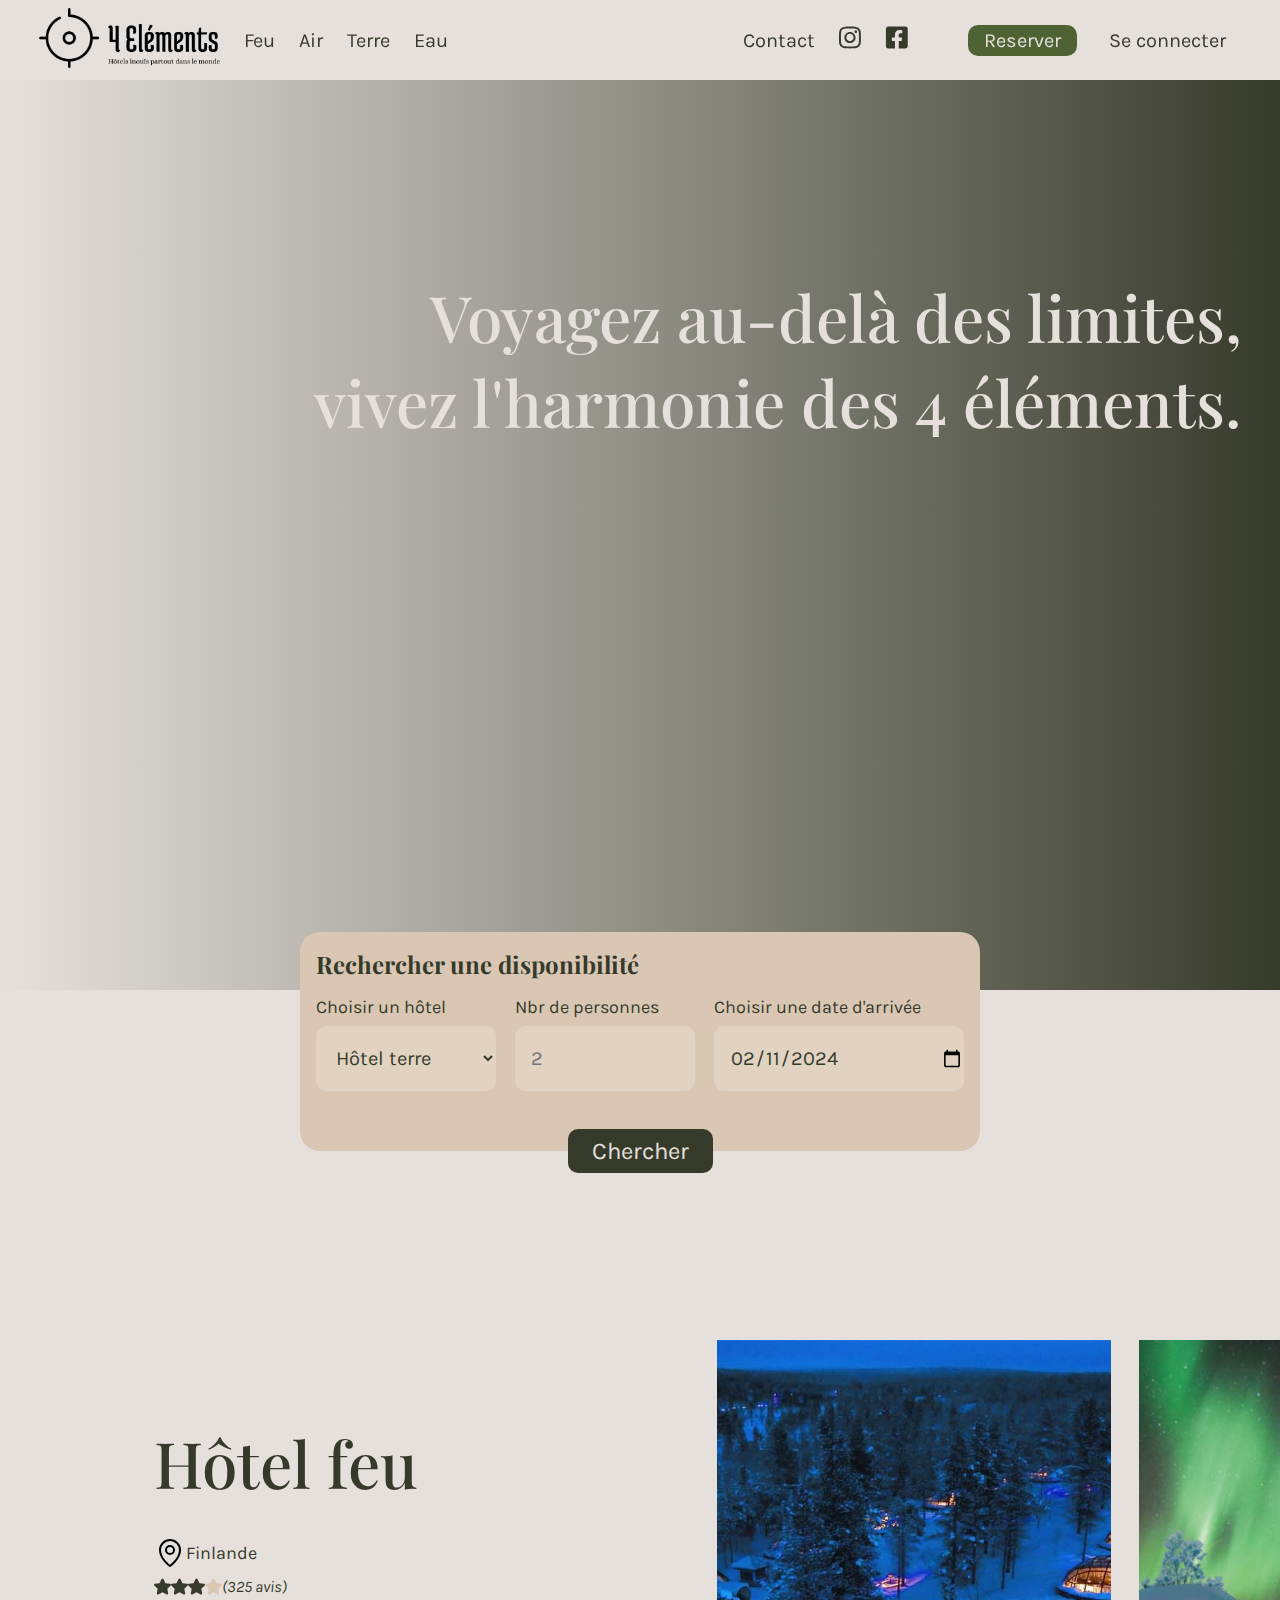
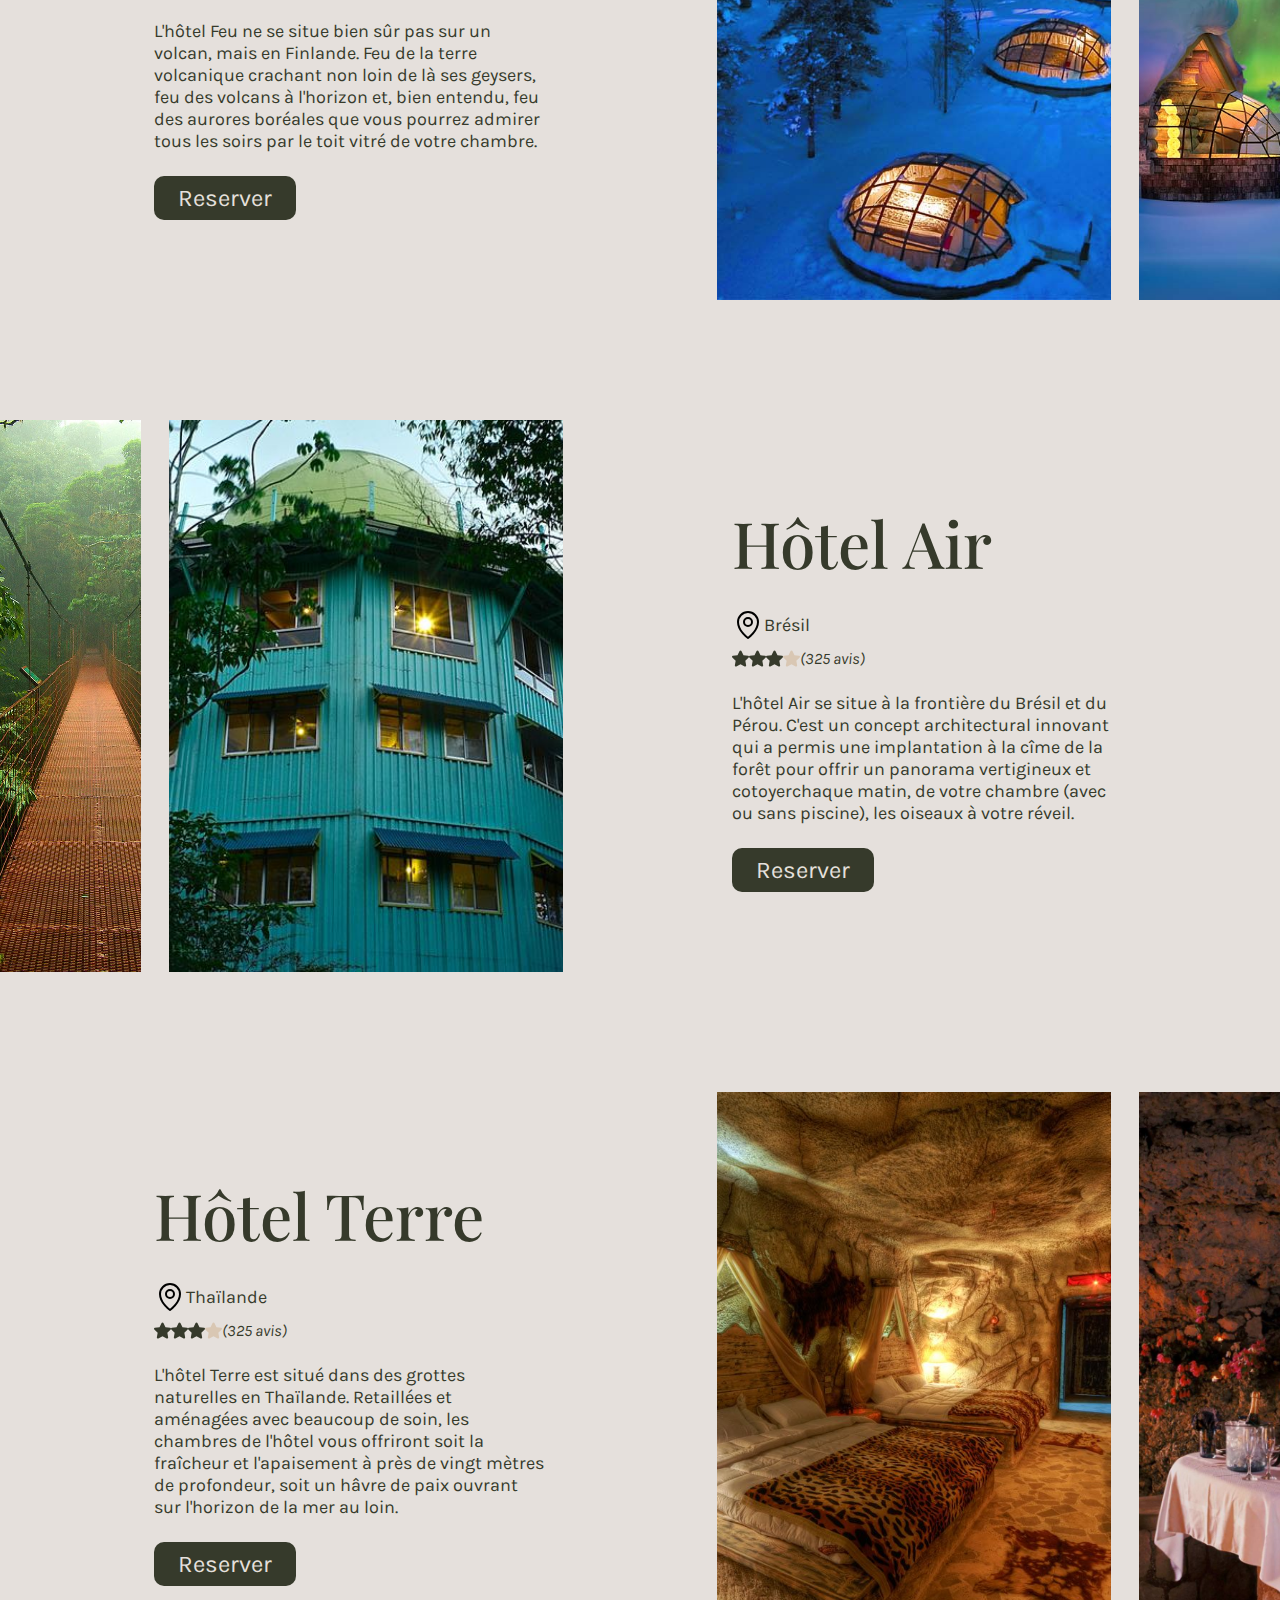
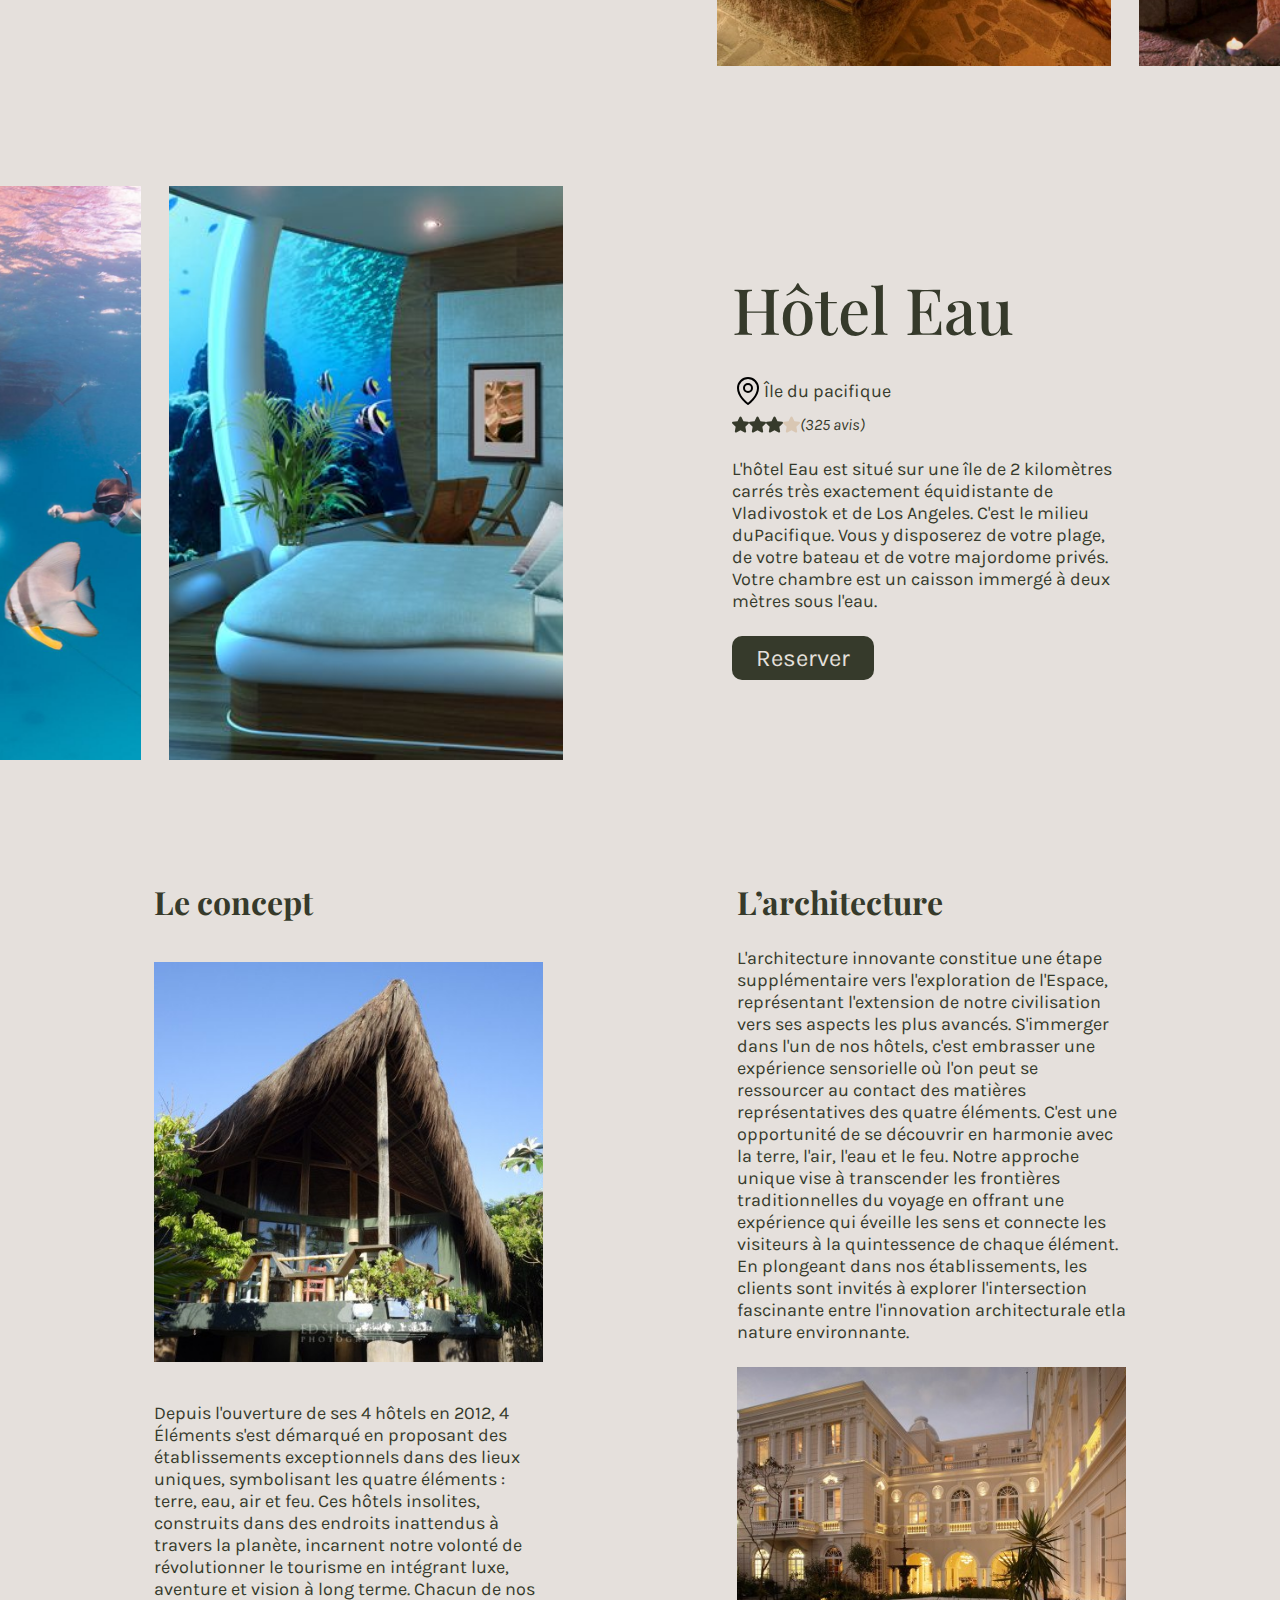
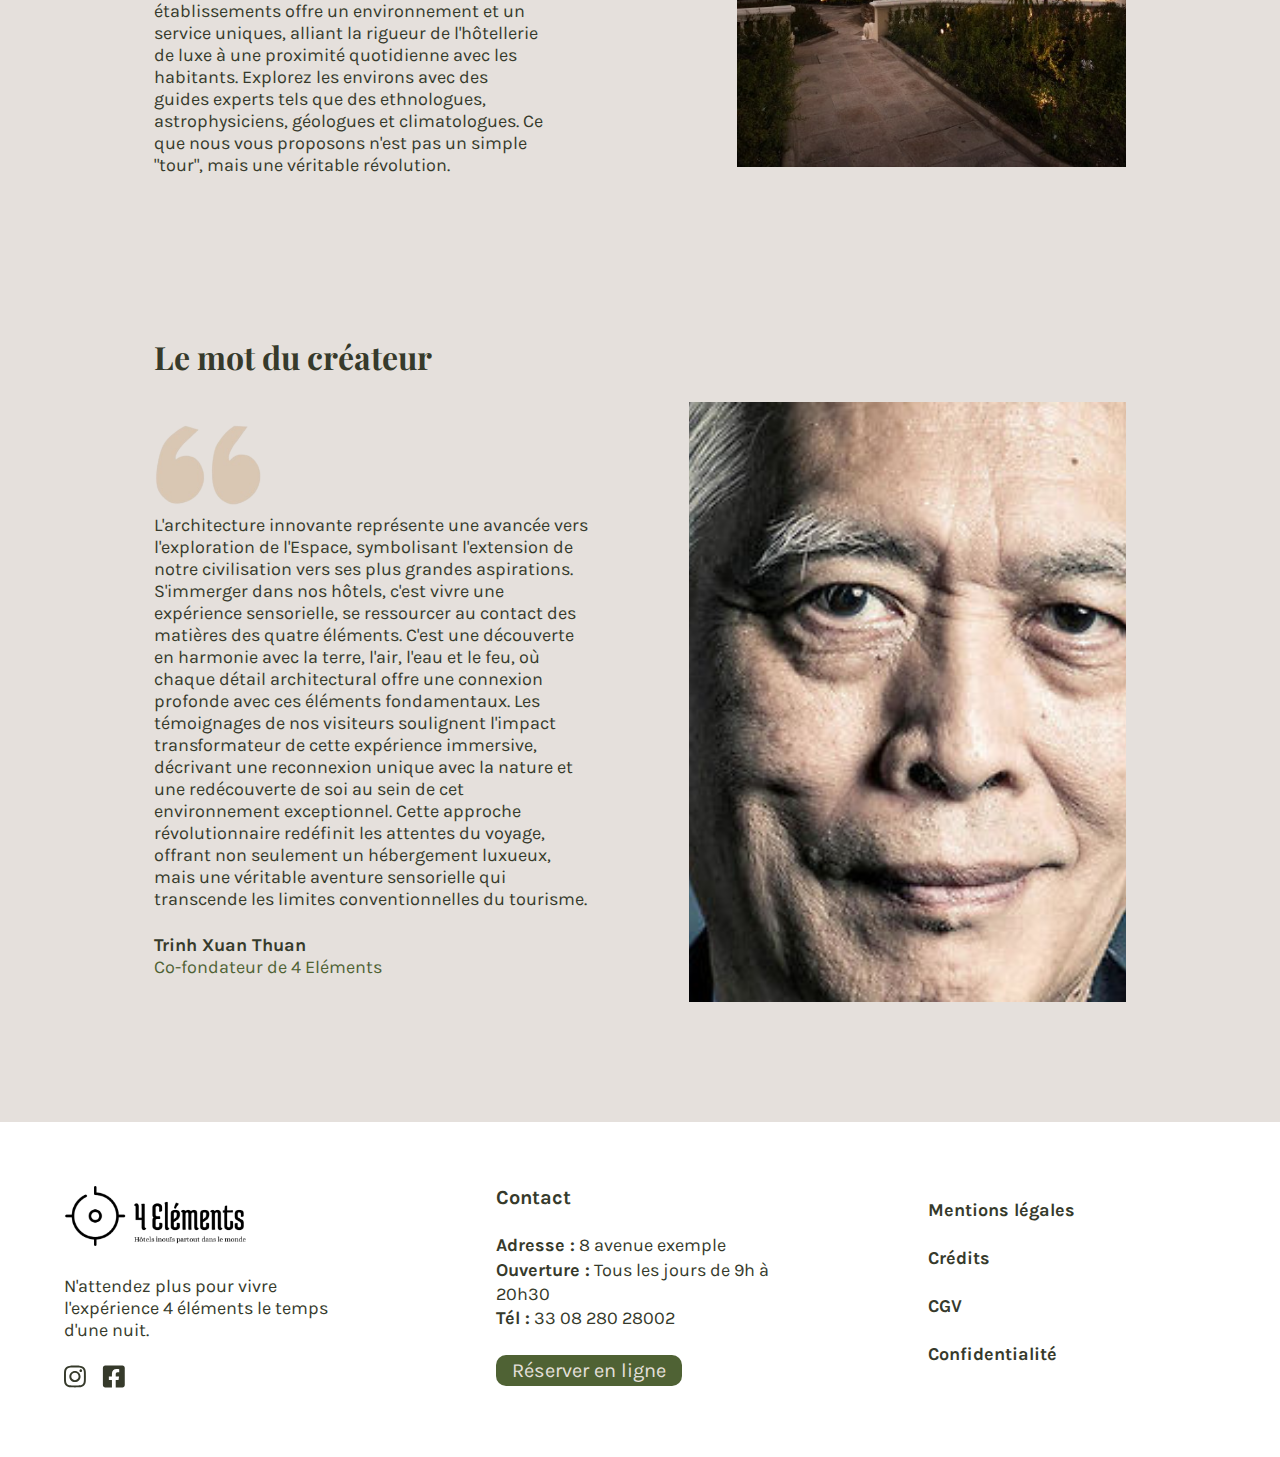
==== index.html @ c2348f63 "V1" ====
<!DOCTYPE html>
<html lang="fr">
<head>
    <meta charset="UTF-8">
    <meta name="viewport" content="width=device-width, initial-scale=1.0">
    <title>Les 4 Éléments : Explorez l'Harmonie Sensorielle</title>
    <meta name="description" content="Plongez dans une expérience unique où l'architecture novatrice vous guide à travers une exploration sensorielle des quatre éléments. Réveillez vos sens et reconnectez-vous avec la nature au sein de nos hôtels inspirés, où chaque détail architectural témoigne d'une profonde connexion avec la terre, l'air, l'eau et le feu.">
    <link rel="stylesheet" href="style.css">
</head>
<body>
    <!-- header -->
    <header class="flex justify-between align-center">
        <!-- menu burger -->
        <div class="menu-burger">
             <!-- W3C ressort en erreur car il ne faut pas mettre de div ou nav dans le label, mais on a pas le choix en full CSS, je laisse comme ça -->
                <input type="checkbox" name="burger" id="burger">
                <label class="checkmark-burger" for="burger">
                    <span></span>
                    <span></span>
                    <span></span>
                </label>
                <!-- menu lateral -->
                <nav class="menu-lateral">
                    <ul>
                        <li><a href="Index.html" title="lien vers accueil hotels 4 éléments"><img class="logo" src="./assets/logo/logo-noir.png" alt="logo des hotels 4 elements"></a></li>
                        <li><a class="a-menu animation" href="fire.html">Feu</a></li>
                        <li><a class="a-menu" href="Index.html">Air</a></li>
                        <li><a class="a-menu" href="Index.html">Terre</a></li>
                        <li><a class="a-menu" href="Index.html">Eau</a></li>
                        <li><a class="a-menu reserve" href="Index.html">Reserver</a></li>
                        <li><a class="a-menu" href="Index.html">Se connecter</a></li>
                        <li><a class="a-menu" href="#contact" title="lien vers l'onglet contact">Contact</a></li>
                    </ul>
                </nav>
        </div>
        <!-- div gauche -->
        <div class="header-gauche flex align-center menu-grd-ecran">
            <!-- logo -->
           <a href="Index.html" title="lien vers accueil hotels 4 éléments"><img class="logo anim-logo" src="./assets/logo/logo-noir.png" alt="logo des hotels 4 elements"></a>
            <!-- menu hotel -->
            <nav>
                <ul class="menu flex">
                    <li class="anim"><a class="a-menu" href="fire.html">Feu</a></li>
                    <li class="anim"><a class="a-menu" href="Index.html">Air</a></li>
                    <li class="anim"><a class="a-menu" href="Index.html">Terre</a></li>
                    <li class="anim"><a class="a-menu" href="Index.html">Eau</a></li>
                </ul>
            </nav>
        </div>
        <!-- div droite -->
        <div class="header-droite flex align-center">
            <!-- menu contact et réseaux -->
            <nav>
                <ul class="menu flex align-center">
                    <li class="menu-grd-ecran anim"><a class="a-menu" href="#contact" title="lien vers l'onglet contact">Contact</a></li>
                    <li class="anim"><a target="_blank" href="google.com" title="lien vers la page instagram"><svg width="22" height="23" viewBox="0 0 22 23" fill="none" xmlns="http://www.w3.org/2000/svg">
                        <path d="M10.946 5.88965C7.84058 5.88965 5.33569 8.39453 5.33569 11.5C5.33569 14.6055 7.84058 17.1104 10.946 17.1104C14.0515 17.1104 16.5564 14.6055 16.5564 11.5C16.5564 8.39453 14.0515 5.88965 10.946 5.88965ZM10.946 15.1475C8.93921 15.1475 7.29858 13.5117 7.29858 11.5C7.29858 9.48828 8.93433 7.85254 10.946 7.85254C12.9578 7.85254 14.5935 9.48828 14.5935 11.5C14.5935 13.5117 12.9529 15.1475 10.946 15.1475ZM18.0945 5.66016C18.0945 6.3877 17.5085 6.96875 16.7859 6.96875C16.0584 6.96875 15.4773 6.38281 15.4773 5.66016C15.4773 4.9375 16.0632 4.35156 16.7859 4.35156C17.5085 4.35156 18.0945 4.9375 18.0945 5.66016ZM21.8103 6.98828C21.7273 5.23535 21.3269 3.68262 20.0427 2.40332C18.7634 1.12402 17.2107 0.723633 15.4578 0.635742C13.6511 0.533203 8.23608 0.533203 6.42944 0.635742C4.6814 0.71875 3.12866 1.11914 1.84448 2.39844C0.560303 3.67773 0.164795 5.23047 0.0769043 6.9834C-0.0256348 8.79004 -0.0256348 14.2051 0.0769043 16.0117C0.159912 17.7646 0.560303 19.3174 1.84448 20.5967C3.12866 21.876 4.67651 22.2764 6.42944 22.3643C8.23608 22.4668 13.6511 22.4668 15.4578 22.3643C17.2107 22.2812 18.7634 21.8809 20.0427 20.5967C21.322 19.3174 21.7224 17.7646 21.8103 16.0117C21.9128 14.2051 21.9128 8.79492 21.8103 6.98828ZM19.4763 17.9502C19.0955 18.9072 18.3582 19.6445 17.3962 20.0303C15.9558 20.6016 12.5378 20.4697 10.946 20.4697C9.35425 20.4697 5.9314 20.5967 4.49585 20.0303C3.53882 19.6494 2.80151 18.9121 2.41577 17.9502C1.84448 16.5098 1.97632 13.0918 1.97632 11.5C1.97632 9.9082 1.84937 6.48535 2.41577 5.0498C2.79663 4.09277 3.53394 3.35547 4.49585 2.96973C5.93628 2.39844 9.35425 2.53027 10.946 2.53027C12.5378 2.53027 15.9607 2.40332 17.3962 2.96973C18.3533 3.35059 19.0906 4.08789 19.4763 5.0498C20.0476 6.49023 19.9158 9.9082 19.9158 11.5C19.9158 13.0918 20.0476 16.5146 19.4763 17.9502Z" fill="#363A2B"/>
                        </svg>
                        </a></li>
                    <li class="anim"><a target="_blank" href="google.com" title="lien vers la page facebook"><svg width="23" height="23" viewBox="0 0 23 23" fill="none" xmlns="http://www.w3.org/2000/svg">
                        <path d="M20.4185 0.5625H3.23096C2.60936 0.5625 2.01321 0.80943 1.57368 1.24897C1.13414 1.68851 0.887207 2.28465 0.887207 2.90625L0.887207 20.0938C0.887207 20.7154 1.13414 21.3115 1.57368 21.751C2.01321 22.1906 2.60936 22.4375 3.23096 22.4375H9.93262V15.0005H6.85645V11.5H9.93262V8.83203C9.93262 5.79736 11.7393 4.12109 14.5063 4.12109C15.8315 4.12109 17.2173 4.35742 17.2173 4.35742V7.33594H15.6904C14.186 7.33594 13.7168 8.26953 13.7168 9.22705V11.5H17.0752L16.5381 15.0005H13.7168V22.4375H20.4185C21.0401 22.4375 21.6362 22.1906 22.0757 21.751C22.5153 21.3115 22.7622 20.7154 22.7622 20.0938V2.90625C22.7622 2.28465 22.5153 1.68851 22.0757 1.24897C21.6362 0.80943 21.0401 0.5625 20.4185 0.5625Z" fill="#363A2B"/>
                        </svg>
                        </a></li>
                </ul>
            </nav>
            <!-- bouton header -->
            <div class="header-btn flex align-center menu-grd-ecran">
                <button class="btn-small">Reserver</button>
                <button class="btn-nobg">Se connecter</button>
            </div>
        </div>
    </header>
    <section class="hero flex align-center">
        <!-- video absolute -->
        <video class="assombri" src="./assets/video/hero-home.mp4" autoplay loop muted></video>
        <!-- Titre -->
        <h1><br>Voyagez au-delà des limites,<br>vivez l'harmonie des 4 éléments.</h1>
        <!-- formulaire -->
        <form class="flex" method="get">
            <h4>Rechercher une disponibilité</h4>
            <!-- choix hotel -->
            <div class="form-hotel">
                <label for="hotel">Choisir un hôtel</label>
                <select name="hotel" id="hotel">
                    <option value="terre">Hôtel terre</option>
                    <option value="feu">Hôtel feu</option>
                    <option value="air">Hôtel air</option>
                    <option value="eau">Hôtel eau</option>
                </select>
            </div>
            <!-- choix nbr -->
            <div class="form-nbr">
                <label for="number">Nbr de personnes</label>
                <input type="number" name="number" id="number" placeholder="2" min="1" max="8">
            </div>
            <!-- choix date -->
            <div class="form-date">
                <label for="date">Choisir une date d'arrivée</label>
                <input type="date" name="date" id="date" value="2024-02-11" min="2024-02-01" max="2026-08-31">
            </div>
            <!-- bouton chercher -->
            <div class="flex form-btn">
                <button class="btn-large">Chercher</button>
            </div>
        </form>
    </section>
    <!-- main -->
    <main>
        <!-- section feu -->
        <section class="feu flex justify-between pl12">
            <!-- description -->
            <div class="container-descriptif">
                <!-- titre hotel -->
                <h2>Hôtel feu </h2>
                <!-- localisation hotel -->
                <div class="flex">
                    <p class="flex align-center"><img src="./assets/icon/map-pin.svg" alt="picto localisation">Finlande</p>
                    <p class="p-legend flex align-center"><img src="./assets/icon/star-full.svg" alt="picto étoile pleine"><img src="./assets/icon/star-full.svg" alt="picto étoile pleine"><img src="./assets/icon/star-full.svg" alt="picto étoile pleine"><img src="./assets/icon/star-empty.svg" alt="picto étoile vide"> (325 avis)</p>
                </div>
                <!-- descriptif hotel -->
                <p>L'hôtel Feu ne se situe bien sûr pas sur un volcan, mais en Finlande. Feu de la terre volcanique crachant non loin de là ses geysers, feu des volcans à l'horizon et, bien entendu, feu des aurores boréales que vous pourrez admirer tous les soirs par le toit vitré de votre chambre.</p>
                <!-- bouton réserver -->
                <button class="btn-large" onclick="window.location.href=fire.html">Reserver</button>
            </div>
            <!-- image hotel -->
            <div class="container-image flex justify-between">
                <!-- image grande -->
                <div class="img-grd"><img class="img-animation" src="./assets/image/pres-feu-grand.jpg" alt="photo d'igloos au milieu d'une foret" title="Igloos au milieu de la foret"></div>
                <!-- image petite -->
                <div class="img-petit"><img class="img-animation" src="./assets/image/pres-feu-petit.jpg" alt="photo d'un chalet sous la neige avec aurore boréale" title="chalet, neige et aurore boréale"></div>
            </div>
        </section>
        <!-- section air -->
        <section class="air flex justify-between pr12">
            <!-- image hotel -->
            <div class="container-image flex justify-between">
                <!-- image petite -->
                <div class="img-petit"><img class="img-animation" src="./assets/image/pres-air-petit.jpg" alt="photo d'un pont suspendu au milieu de la foret amazonienne" title="Pont suspendu dans la foret amazonienne"></div>
                 <!-- image grande -->
                 <div class="img-grd"><img class="img-animation" src="./assets/image/pres-air-grand.jpg" alt="photo d'une tour sous les arbres" title="la tour sous les arbres"></div>
            </div>
            <!-- description -->
            <div class="container-descriptif">
                <!-- titre hotel -->
                <h2>Hôtel Air</h2>
                <!-- localisation hotel -->
                <div>
                    <p class="flex align-center"><img src="./assets/icon/map-pin.svg" alt="picto localisation">Brésil</p>
                    <p class="p-legend flex align-center"><img src="./assets/icon/star-full.svg" alt="picto étoile pleine"><img src="./assets/icon/star-full.svg" alt="picto étoile pleine"><img src="./assets/icon/star-full.svg" alt="picto étoile pleine"><img src="./assets/icon/star-empty.svg" alt="picto étoile vide"> (325 avis)</p>
                </div>
                <!-- descriptif hotel -->
                <p>L'hôtel Air se situe à la frontière du Brésil et du Pérou.
                    C'est un concept architectural innovant qui a permis une implantation à la cîme de la forêt pour offrir un panorama vertigineux et cotoyerchaque matin, de votre chambre (avec ou sans piscine), les oiseaux à votre réveil.</p>
                <!-- bouton réserver -->
                <button class="btn-large">Reserver</button>
            </div>
        </section>
        <!-- section terre -->
        <section class="terre flex justify-between pl12">
            <!-- description -->
            <div class="container-descriptif">
                <!-- titre hotel -->
                <h2>Hôtel Terre</h2>
                <!-- localisation hotel -->
                <div>
                    <p class="flex align-center"><img src="./assets/icon/map-pin.svg" alt="picto localisation">Thaïlande</p>
                    <p class="p-legend flex align-center"><img src="./assets/icon/star-full.svg" alt="picto étoile pleine"><img src="./assets/icon/star-full.svg" alt="picto étoile pleine"><img src="./assets/icon/star-full.svg" alt="picto étoile pleine"><img src="./assets/icon/star-empty.svg" alt="picto étoile vide"> (325 avis)</p>
                </div>
                <!-- descriptif hotel -->
                <p>L'hôtel Terre est situé dans des grottes naturelles en Thaïlande. Retaillées et aménagées avec beaucoup de soin, les chambres de l'hôtel vous offriront soit la fraîcheur et l'apaisement à près de vingt mètres de profondeur, soit un hâvre de paix ouvrant sur l'horizon de la mer au loin.</p>
                <!-- bouton réserver -->
                <button class="btn-large">Reserver</button>
            </div>
            <!-- image hotel -->
            <div class="container-image flex justify-between">
                <!-- image grande -->
                <div class="img-grd"><img class="img-animation" src="./assets/image/pres-terre-grand.jpg" alt="photo d'une chambre dans une grotte" title="la chambre dans la grotte"></div>
                <!-- image petite -->
                <div class="img-petit"><img class="img-animation" src="./assets/image/pres-terre-petit.jpg" alt="photo d'une pièce de repas dans une grotte" title="petit déjeuner dans la grotte"></div>
            </div>
        </section>
        <!-- section eau -->
        <section class="eau flex justify-between pr12">
            <!-- image hotel -->
            <div class="container-image flex justify-between">
                <!-- image petite -->
                <div class="img-petit"><img class="img-animation" src="./assets/image/pres-eau-petit.jpg" alt="photo d'une personne nageant dans une eau limpide" title="nager avec les poissons"></div>
                <!-- image grande -->
                <div class="img-grd"><img class="img-animation" src="./assets/image/pres-eau-grand.jpg" alt="photo d'une chambre sous-marine" title="la chambre sous-marine"></div>
            </div>
            <!-- description -->
            <div class="container-descriptif">
                <!-- titre hotel -->
                <h2>Hôtel Eau</h2>
                <!-- localisation hotel -->
                <div>
                    <p class="flex align-center"><img src="./assets/icon/map-pin.svg" alt="picto localisation">Île du pacifique</p>
                    <p class="p-legend flex align-center"><img src="./assets/icon/star-full.svg" alt="picto étoile pleine"><img src="./assets/icon/star-full.svg" alt="picto étoile pleine"><img src="./assets/icon/star-full.svg" alt="picto étoile pleine"><img src="./assets/icon/star-empty.svg" alt="picto étoile vide"> (325 avis)</p>
                </div>
                <!-- descriptif hotel -->
                <p>L'hôtel Eau est situé sur une île de 2 kilomètres carrés très exactement équidistante de Vladivostok et de Los Angeles. C'est le milieu duPacifique. Vous y disposerez de votre plage, de votre bateau et de votre majordome privés. Votre chambre est un caisson immergé à deux mètres sous l'eau.</p>
                <!-- bouton réserver -->
                <button class="btn-large">Reserver</button>
            </div>
        </section>
        <!-- section concept -->
        <section class="concept-archi flex justify-between prl12">
            <!-- div concept -->
            <div class="concept flex">
                <!-- titre -->
                <h3>Le concept</h3>
                <!-- img -->
                <div class="img-concept"><img class="img-animation" src="./assets/image/concept.jpg" alt="photo d'un batiment intégré à la nature" title="l'habitation adapté à son environnement"></div>
                <!-- descriptif -->
                <p>Depuis l'ouverture de ses 4 hôtels en 2012, 4 Éléments s'est démarqué en proposant des établissements exceptionnels dans des lieux uniques, symbolisant les quatre éléments : terre, eau, air et feu. Ces hôtels insolites, construits dans des endroits inattendus à travers la planète, incarnent notre volonté de révolutionner le tourisme en intégrant luxe, aventure et vision à long terme. Chacun de nos établissements offre un environnement et un service uniques, alliant la rigueur de l'hôtellerie de luxe à une proximité quotidienne avec les habitants. Explorez les environs avec des guides experts tels que des ethnologues, astrophysiciens, géologues et climatologues. Ce que nous vous proposons n'est pas un simple "tour", mais une véritable révolution.</p>
            </div>
            <!-- div architecture -->
            <div class="architecture flex">
                <!-- titre -->
                <h3>L’architecture</h3>
                <!-- div a reverse pour le format smartphone -->
                <div class="archi-responsive flex">
                    <!-- descriptif -->
                    <p>L'architecture innovante constitue une étape supplémentaire vers l'exploration de l'Espace, représentant l'extension de notre civilisation vers ses aspects les plus avancés. S'immerger dans l'un de nos hôtels, c'est embrasser une expérience sensorielle où l'on peut se ressourcer au contact des matières représentatives des quatre éléments. C'est une opportunité de se découvrir en harmonie avec la terre, l'air, l'eau et le feu. Notre approche unique vise à transcender les frontières traditionnelles du voyage en offrant une expérience qui éveille les sens et connecte les visiteurs à la quintessence de chaque élément. En plongeant dans nos établissements, les clients sont invités à explorer l'intersection fascinante entre l'innovation architecturale etla nature environnante.</p>
                    <!-- img -->
                    <div class="img-archi"><img class="img-animation" src="./assets/image/architecture.jpg" alt="photo d'un hotel distingué" title="hotel distingué"></div>
                </div>
            </div>
        </section>
        <!-- section créateur -->
        <section class="createur prl12">
            <!-- titre  -->
            <h3>Le mot du créateur</h3>
            <!-- le mot -->
            <div class="createur-responsive flex justify-between">
                <div class="mot-createur">
                    <!-- dessin en fond -->
                    <img class="dessin" src="./assets/icon/guillemet.png" alt="image de gros guillement">
                    <!-- descriptif -->
                    <p>L'architecture innovante représente une avancée vers l'exploration de l'Espace, symbolisant l'extension de notre civilisation vers ses plus grandes aspirations. S'immerger dans nos hôtels, c'est vivre une expérience sensorielle, se ressourcer au contact des matières des quatre éléments. C'est une découverte en harmonie avec la terre, l'air, l'eau et le feu, où chaque détail architectural offre une connexion profonde avec ces éléments fondamentaux. Les témoignages de nos visiteurs soulignent l'impact transformateur de cette expérience immersive, décrivant une reconnexion unique avec la nature et une redécouverte de soi au sein de cet environnement exceptionnel. Cette approche révolutionnaire redéfinit les attentes du voyage, offrant non seulement un hébergement luxueux, mais une véritable aventure sensorielle qui transcende les limites conventionnelles du tourisme.</p>
                    <!-- fonction -->
                    <p><strong>Trinh Xuan Thuan</strong><br><span class="p-vert">Co-fondateur de 4 Eléments</span></p>
                </div>
                <!-- photo du créateur -->
                <div class="portrait-createur"><img class="img-animation" src="./assets/image/createur.jpg" alt="photo du créateur de 4 Elements, Monsieur Trinh Xuan Thuan" title="Monsieur Trinh Xuan Thuan, fondateur de 4 Elements"></div>
            </div>
        </section>
    </main>
    <!-- footer -->
    <footer class="flex justify-between">
        <!-- footer gauche -->
        <div class="footer-gauche">
            <a href="Index.html" title="lien vers accueil hotels 4 éléments"><img class="logo anim-logo" src="./assets/logo/logo-noir.png" alt="logo des hotels 4 elements"></a>
            <p>N'attendez plus pour vivre l'expérience 4 éléments le temps d'une nuit.</p>
            <nav>
                <ul class="flex align-center">
                    <li class="anim"><a target="_blank" href="google.com" title="lien vers la page instagram"><img src="/assets/icon/instagram.svg" alt="logo d'instagram"></a></li>
                    <li class="anim"><a target="_blank" href="google.com" title="lien vers la page facebook"><img src="/assets/icon/facebook.svg" alt="logo de facebook"></a></li>
                </ul>
            </nav>
        </div>
        <!-- footer centre -->
        <div class="contact" id="contact">
            <h5>Contact</h5>
            <address>
                <a target="_blank" href="https://www.google.fr/maps/place/Webecom-Formation/@45.449743,4.3788317,17z/data=!3m1!4b1!4m6!3m5!1s0x47f5aeb2af2210e3:0x3f15c6dd67ae31bb!8m2!3d45.4497393!4d4.3814066!16s%2Fg%2F1tmbvglc?entry=ttu"><span>Adresse :</span> 8 avenue exemple</a>
                <p><span>Ouverture :</span> Tous les jours de 9h à 20h30</p>
                <a href="tel:+330828028002"><span>Tél :</span> 33 08 280 28002</a>
            </address>
            <button class="btn-small">Réserver en ligne</button>
        </div>
        <!-- footer droite -->
        <nav class="cgv">
            <ul>
                <li class="anim"><a href="Index.html"><span>Mentions légales</span></a></li>
                <li class="anim"><a href="Index.html"><span>Crédits</span></a></li>
                <li class="anim"><a href="Index.html"><span>CGV</span></a></li>
                <li class="anim"><a href="Index.html"><span>Confidentialité</span></a></li>
            </ul>
        </nav>
    </footer>
</body>
</html>
---- style.css ----
@import url('https://fonts.googleapis.com/css2?family=Karla:wght@400;700&family=Playfair+Display:wght@500;700&display=swap');
/*
font-family: 'Karla', sans-serif;
font-family: 'Playfair Display', serif;
*/

@import url('https://fonts.googleapis.com/css2?family=Almarai:wght@800&display=swap');
/* spécial pour le petit dessin de la section createur */

*{
    padding: 0;
    margin: 0;
    box-sizing: border-box;
}

:root{
    --primary: #363A2B;
    --secondary: #4F6234;
    --tertiary: #D9C7B3;
    --input: #E1D2C2;
    --background: #E5E0DC;
}

/****************** GENERAL ******************/

h1, h2, h3, h4{
    font-family: 'Playfair Display', serif;
}

h5, p, .p-legend, a, button, .a-menu, label, input, select
{
    font-family: 'Karla', sans-serif;
}

h1, h2{
    font-weight: 500;
    font-size: 64px;
}

h3, h4, h5{
    font-weight: 700;
}

p, .p-legend, a, button, .a-menu{
    font-weight: 400;
}

h3{
    font-size: 32px;
}

h4, .btn-large{
    font-size: 24px;
}

h5, .btn-small, .btn-nobg, .a-menu, input, select{
    font-size: 20px;
}

p, label, a{
    font-size: 18px;
}

.p-legend{
    font-size: 16px;
    font-style: italic;
}

body{
    background-color: var(--background);
    color: var(--primary);
}

a{
    text-decoration: none;
}

ul{
    list-style: none;
}

.flex{
    display: flex;
    flex-wrap: wrap;
}

.justify-between{
    justify-content: space-between;
}

.align-center{
    align-items: center;
}

.btn-nobg{    
    background: none;
    color: var(--primary);
    padding: 4px 16px;
    border: none;
    border-radius: 10px;
}

.btn-small{
    background-color: var(--secondary);
    color: var(--background);
    padding: 4px 16px;  
    border: none;
    border-radius: 10px;
}

.btn-large{
    background-color: var(--primary);
    color: var(--background);
    padding: 8px 24px;  
    border: none;
    border-radius: 10px;
}

section{
    margin-bottom: 120px;
}

:visited, :link, :active{
    color: var(--primary);
}

.pr12{
    padding-right: 12%;
}

.pl12{
    padding-left: 12%;
}

.prl12{
    padding: 0 12%;
}

/******** animations ************/

.anim, .anim-logo{
    transition: 0.3s ease;
}

.anim-logo:hover{
    transform: scale(1.1);
}

.anim:hover{
    transform: scale(1.2);
}

.pointer{
    cursor: pointer;
}

button{
    cursor: pointer;
    transition: 0.3s ease;
}

button:hover{
    transition: 0.3s;
    transform: scale(1.05);
    box-shadow: 2px 2px 2px var(--tertiary);
}

.img-animation{
    transition: 0.3s ease;
}

.img-animation:hover{
    transform: scale(1.1);
    border-radius: 25px;
    box-shadow: 2px 2px 2px var(--tertiary);
}

/********************** HEADER *********************/

header{
    width: 100%;
    height: 80px;
    align-items: center;
    padding: 0 3%;
    background-color: #e5e0dce7;
    position: sticky;
    top: 0;
    z-index: 1;
}

.menu{
    gap: 24px;
}

.a-menu{
    color: var(--primary);
}

.header-gauche{
    width: 45%;
    gap: 24px;
}

.header-droite{
    width: 55%;
    justify-content: flex-end;
}

.header-droite img{
    height: 30px;
}

.header-btn{
    margin-left: 60px;
    gap: 16px;
}

/******************** HERO **********************/

.hero video{
    width: 100%;
    height: 110vh;
    object-fit: cover;
    position: absolute;
    top: -80px;
    z-index: -1;
}

.hero{
    position: relative;
    width: 100%;
    height: calc(110vh - 80px);
    background: linear-gradient(90deg, #363a2b00 0%, #363a2b7c 50%, #363A2B 100%);
    margin-bottom: 350px;
}

h1{
    color: var(--background);
    width: 100%;
    text-align: end;
    padding-right: 3%;
}

form{
    padding: 16px 16px;
    background-color: var(--tertiary);
    border-radius: 20px;
    width: 680px;
    justify-content: space-between;
    margin: auto;
    position: relative;
    top: 30vh;
}

form h4{
    width: 100%;
}

.form-date{
    width: 250px;
    margin-top: 16px;
}

.form-nbr{
    width: 180px;
    margin-top: 16px;
}

.form-hotel{
    width: 180px;
    margin-top: 16px;
}

form label, form input, form select{
    width: 100%;
    margin-top: 8px;
}

form input, form select{
    background-color: var(--input);
    border: none;
    border-radius: 10px;
    height: 65px;
    color: var(--primary);
    padding-left: 16px;
}

.form-btn{
    width: 100%;
    justify-content: center;
    position: relative;
    top: 38px;
}

/******** section elements ********/

.feu, .terre, .air, .eau{
    width: 100%;
}

.container-descriptif{
    width: 35%;
    padding: 80px 0 80px 0;
}

.container-descriptif div, .container-descriptif>p, .container-descriptif button{
    margin-top: 24px;
}

.container-descriptif h2, .container-descriptif div, .container-descriptif p{
    width: 100%;
}

.container-descriptif div p{
    margin-top: 8px;
}

.container-image{
    width: 50%;
}

.img-grd{
    width: 70%;
}

.img-petit{
    width: 25%;
}

.img-petit img, .img-grd img{
    width: 100%;
    height: 100%;
    object-fit: cover;
}

/******** section concept-archi / createur *********/

.createur h3{
    width: 100%;
}

.concept-archi, .createur{
    width: 100%;
}

.concept, .architecture, .mot-createur, .portrait-createur{
    width: 40%;
}

.architecture p, .architecture h3, .architecture div, .concept p, .concept h3, .concept div, .createur p, .createur h3, .dessin{
    margin-bottom: 24px;
}

.concept-archi h3, .concept-archi p, .img-concept, .img-archi{
    width: 100%;
}

.img-concept, .img-archi{
    height: 400px;
}

.img-concept img, .img-archi img{
    width: 100%;
    height: 100%;
    object-fit: cover;
}

.mot-createur{
    position: relative;
    width: 45%;
}

.dessin{
    width: 25%;
    position: relative;
    top: 20px;
}

.portrait-createur{
    width: 45%;
}

.portrait-createur img{
    width: 100%;
    height: 100%;
    object-fit: cover;
}

.p-vert{
    color: var(--secondary);
}

/********** footer *********/

footer{
    padding: 5%;
    background-color: white;
}

footer div, .cgv{
    width: 25%;
}

.logo{
    height: 60px;
}

.footer-gauche p, .footer-gauche nav{
    margin-top: 24px;
}

.footer-gauche ul{
    gap: 16px;
}

.contact address{
    line-height: 24px;
}

.contact h5, .contact address{
    margin-bottom: 24px;
}

address{
    color: var(--primary);
    font-style: normal;
}

address span{
    font-weight: bold;
}

.cgv a{
    font-weight: bold;
    line-height: 48px;
}

/************* page feu ***********/

.fire{
    margin-top: 80px;
}


/***** section offre feu ******/

.offre-feu h3{
    width: 100%;
}

.offre-feu article{
    width: 40%;
}

.img-offre{
    width: 100%;
    height: 500px;
    margin: 70px 0;
}

.img-offre img{
    width: 100%;
    height: 100%;
    object-fit: cover;
}

.services ul{
    width: 100%;
}
.services li{
    width: 40%;
    gap: 16px;
    line-height: 32px;
}

.mtb32{
    margin: 32px 0;
}

.details{
    color: var(--secondary);
}

.prix{
    font-size: 24px;
}

.prix span{
    font-weight: bold;
}

/****** services supp / activité ******/

.carousel-sous-titre{
    width: 100%;
}

.carousel-container{
    width: 115%;
    /*On active le scroll sur X pour voir ce qui dépasse du container*/
    overflow-x: scroll; 
    /*Permet d'arreter le scroll au début d'une vignette*/
    scroll-snap-type: x mandatory;
    /*Ebauche de customisation de la scrollbar (cf documentation si vous voulez aller plus loin)*/
    scrollbar-color: var(--tertiary) var(--background);
    scrollbar-width: thin;
    padding: 8px 0;
}

.carousel-slide{
    display: flex;
    flex-wrap: nowrap;
    width: fit-content;
    gap: 64px;
}

.carousel-card{
    scroll-snap-align: start;
    width: 600px;
    height: 450px;
    text-align: end;
    justify-content: end;
    padding-right: 16px;
    align-content: flex-end;
    color: var(--background);
}

.carousel-descriptif{
    width: 55%;
    margin: 32px 0;
}

.carousel h4{
    width: 100%;
}

.carousel-prix{
    width: 100%;
    margin-bottom: 48px;
    font-weight: bold;
}

.carousel-btn{
    margin-bottom: 48px;
    width: 100%;
}

.chauffeur{
    background-image: linear-gradient(90deg, rgba(0, 0, 0, 0) 0%, rgba(0, 0, 0, 0.7) 70%), url(assets/image/service-1-chauffeur.jpg);
    background-size: cover;
    background-position-y: -120px;
}

.dejeuner{
    background-image: linear-gradient(90deg, rgba(0, 0, 0, 0) 0%, rgba(0, 0, 0, 0.7) 70%), url(assets/image/service-2-dejeuner.jpg);
    background-size: cover;
}

.repas{
    background-image: linear-gradient(90deg, rgba(0, 0, 0, 0) 0%, rgba(0, 0, 0, 0.7) 70%), url(assets/image/service-3-repas.jpg);
    background-size: cover;
}

.guide{
    background-image: linear-gradient(90deg, rgba(0, 0, 0, 0) 0%, rgba(0, 0, 0, 0.7) 70%), url(assets/image/service-4-guide.jpg);
    background-size: cover;
}

.traineau{
    background-image: linear-gradient(90deg, rgba(0, 0, 0, 0) 0%, rgba(0, 0, 0, 0.7) 70%), url(assets/image/activite-1-chien-traineaux.jpg);
    background-size: cover;
}

.raquette{
    background-image: linear-gradient(90deg, rgba(0, 0, 0, 0) 0%, rgba(0, 0, 0, 0.7) 70%), url(assets/image/activite-2-rando-raquette.jpg);
    background-size: cover;
}

.volcan{
    background-image: linear-gradient(90deg, rgba(0, 0, 0, 0) 0%, rgba(0, 0, 0, 0.7) 70%), url(assets/image/activite-3-volcan.png);
    background-size: cover;
    background-position-y: -120px;
}

.speleo{
    background-image: linear-gradient(90deg, rgba(0, 0, 0, 0) 0%, rgba(0, 0, 0, 0.7) 70%), url(assets/image/activite-4-speleologie.png);
    background-size: cover;
    background-position-y: -240px;
}


/******** vidéo *********/

.video-feu h6{
    display: none;
}

.video-feu video{
    width: 100%;
}

/********* Avis ********/

.avis h4{
    width: 100%;
    margin-bottom: 40px;
}

.avis article{
    width: 45%;
    padding: 8px 16px;
}

.profil{
    width: 80px;
    height: 80px;
    margin-right: 16px;
    margin-bottom: 16px;
}

.profil img{
    width: 100%;
    height: 100%;
    object-fit: cover;
    border-radius: 50%;
}



/********* Infos ***********/

.infos h3{
    width: 100%;
    margin-bottom: 60px;
}

.infos ul{
    width: 100%;

}

.infos ul li{
    width: 45%;
    gap: 16px;
    margin-top: 16px;
}

.w80{
    width: 80%;
}

.w30{
    width: 30%;
}

.infos h4{
    margin: 60px 0 40px 0;
}

/*********** menu burger ***********/

.menu-burger {
    display: none;
    position: relative;
    cursor: pointer;
    font-size: 20px;
    user-select: none;
  }
  
  .menu-lateral {
    position: fixed;
    top: 0;
    left: 0;
    width: 200px;
    height: 100vh;
    padding: 8px;
    background-color: #e5e0dce7;
    transform: translateX(-200px);
    transition: transform 0.6s ease;
    line-height: 32px;
    padding-top: 80px;
    z-index: 1;
  }
  
  .reserve{
    color: var(--secondary);
  }

  .menu-lateral ul {
    display: block;
  }
  
  /* BURGER */
  
  /* Hide the default checkbox */
  .menu-burger input {
    position: absolute;
    opacity: 0;
    cursor: pointer;
    height: 0;
    width: 0;
    display: none;
  }
  
  .checkmark-burger {
    display: block;
    position: relative;
    top: 0;
    left: 0;
    height: 1.3em;
    width: 1.3em;
    cursor: pointer;
  }
  
  .checkmark-burger span{
    width: 32px;
    height: 2px;
    background-color: var(--background);
    position: absolute;
    transition: all 0.3s ease-in-out;
    z-index: 2;
  }
  
  .checkmark-burger span:nth-child(1) {
    top: 10%;
  }
  
  .checkmark-burger span:nth-child(2) {
    top: 50%;
  }
  
  .checkmark-burger span:nth-child(3) {
    top: 90%;
  }

  .menu-burger input:checked + .checkmark-burger span:nth-child(1) {
    top: 50%;
    transform: translateY(-50%) rotate(45deg);
    background-color: var(--primary);
  }
  
  .menu-burger input:checked + .checkmark-burger span:nth-child(2) {
    top: 50%;
    transform: translateY(-50%) rotate(-45deg);
    background-color: var(--primary);
  }
  
  .menu-burger input:checked + .checkmark-burger span:nth-child(3) {
    transform: translateX(-50px);
    opacity: 0;
  }
  
  @media screen and (max-width: 1024px) {
    header, .hero{
        background: #363a2b77;
    }

    .menu path{
        fill: var(--background);
    }
    
    .menu-burger {
      display: block;
    }
    .menu-grd-ecran {
      display: none;
    }
    #burger:checked ~ .menu-lateral {
      transform: translateX(0);
    }

    h1, h2{
        font-size: 48px;
    }
    
    section{
        margin-bottom: 60px;
    }

    h1{
        padding-top: 10vh;
    }

    .container-descriptif, .container-image, .concept, .architecture, .mot-createur, .portrait-createur, .offre-feu article{
        width: 100%;
    }

    .container-descriptif{
        padding-right: 12%;
    }

    .img-offre{
        height: 40vh;
    }
    
    .feu, .terre, .archi-responsive, .createur-responsive{
        flex-direction: column-reverse;
    }

    .air, .eau{
        padding: 0 0 0 12%;
    }

    .createur-responsive{
        display: flex;
    }

    .portrait-createur{
        height: 40vh;
    }

    footer{
        padding: 40px 12%;
    }

    footer div, .cgv{
        width: 100%;
        margin-top: 40px;
    }

    .carousel-slide{
        gap: 16px;
    }

    .carousel-card{
        width: 300px;
        height: 250px;
    }

    .carousel-prix{
        margin-bottom: 24px;
    }

    .carousel-descriptif{
        width: 80%;
    }

    .chauffeur{
        background-position-y: -60px;
    }

    .volcan{
        background-position-y: -40px;
    }

    .speleo{
        background-position-y: -120px;
    }

    .avis article{
        margin-top: 32px;
    }

    .avis article{
        width: 100%;
    }
    
    .infos ul li{
        width: 100%;
    }
  }
  

@media screen and (max-width: 575px){
     form{
        width: 270px;
        justify-content: center;
        top: 25vh;
    }

    form h4{
        text-align: center;
        margin-bottom: 16px;
    }

    .services ul li{
        width: 100%;
    }

    .container-image{
        height: 40vh;
    }
}
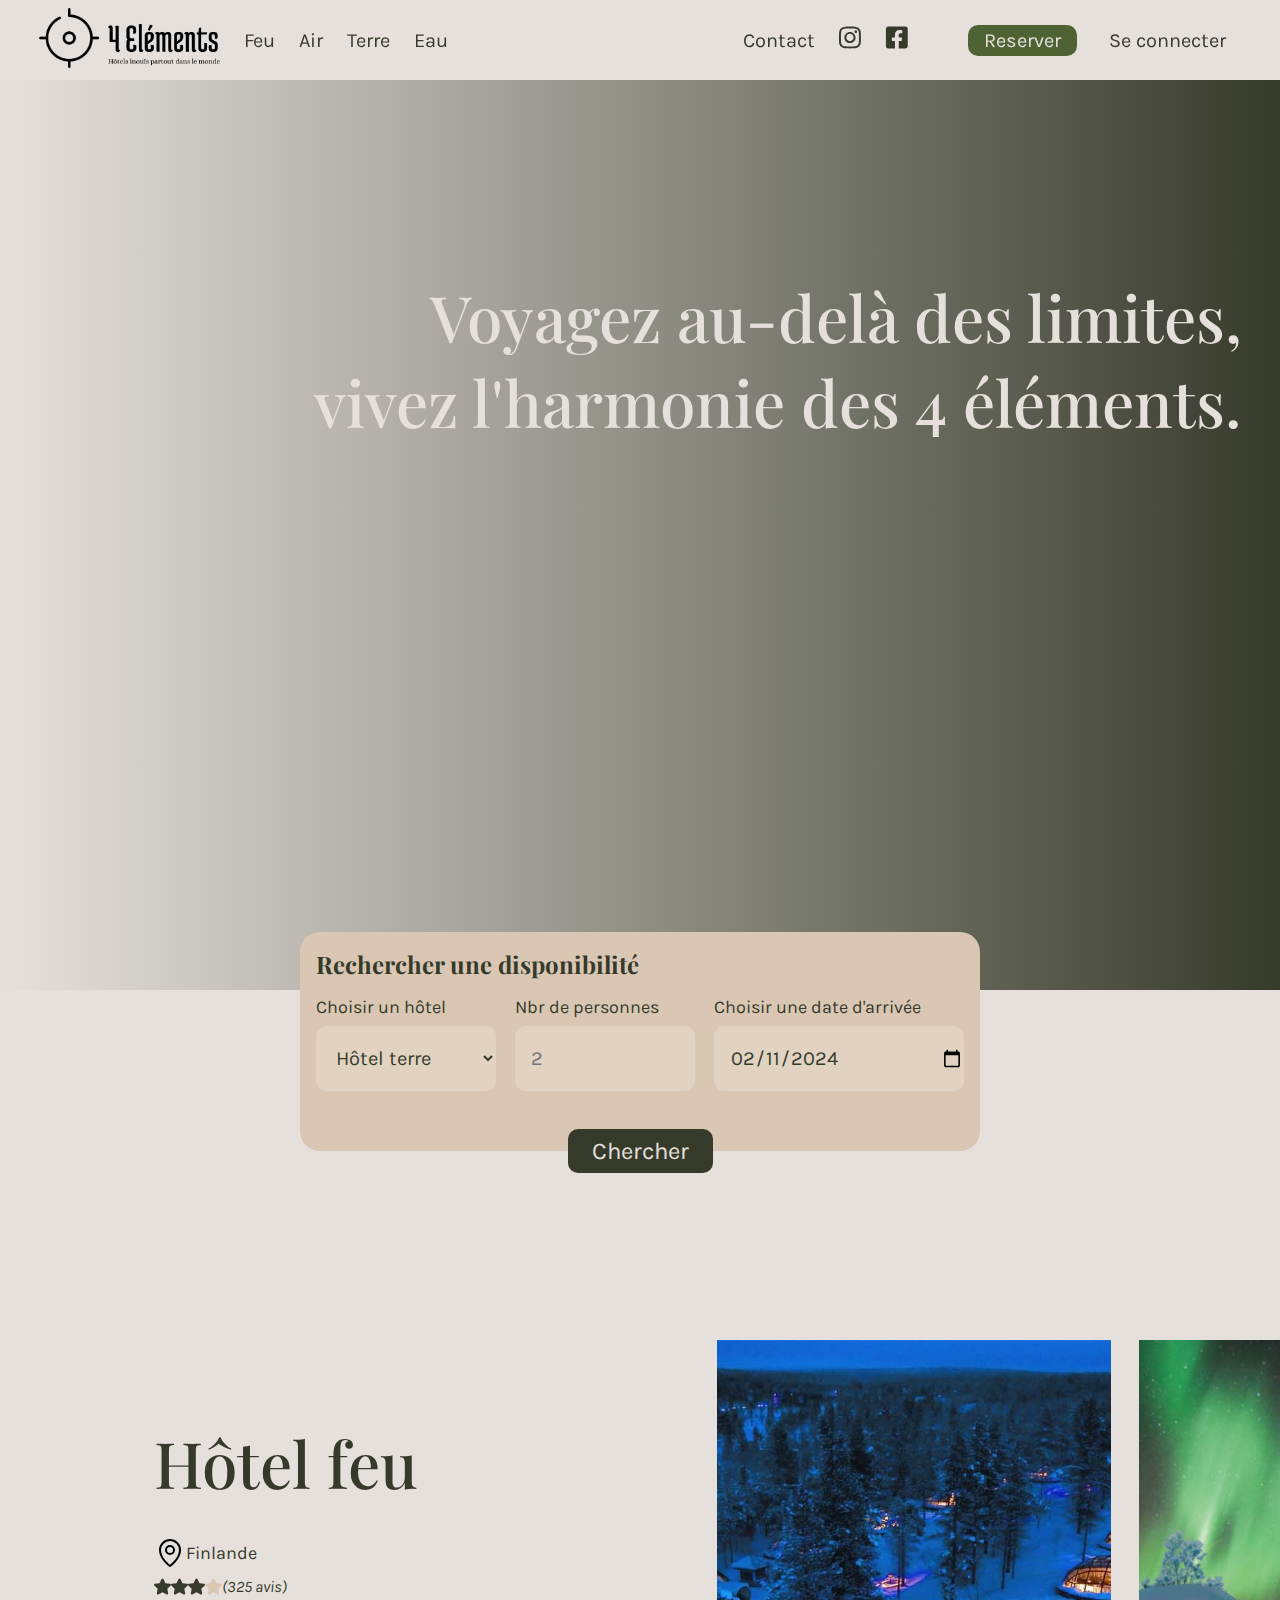
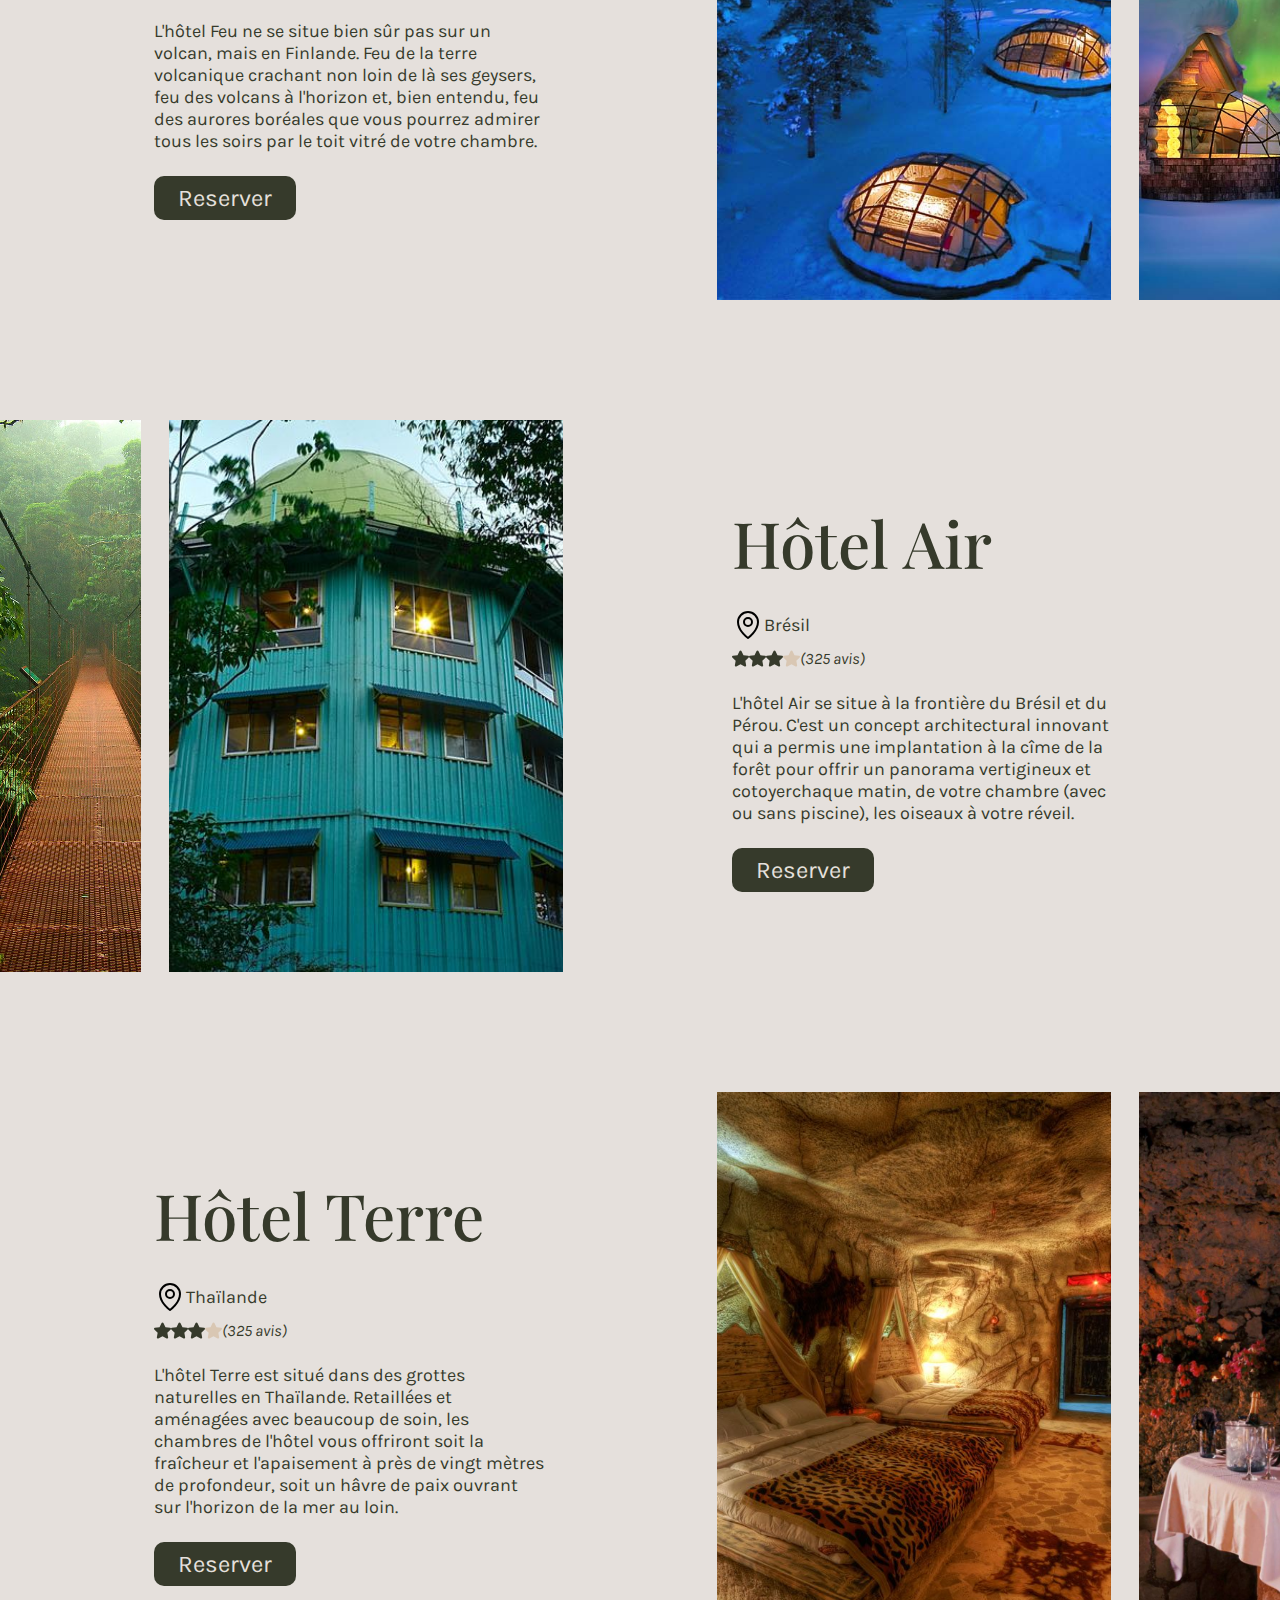
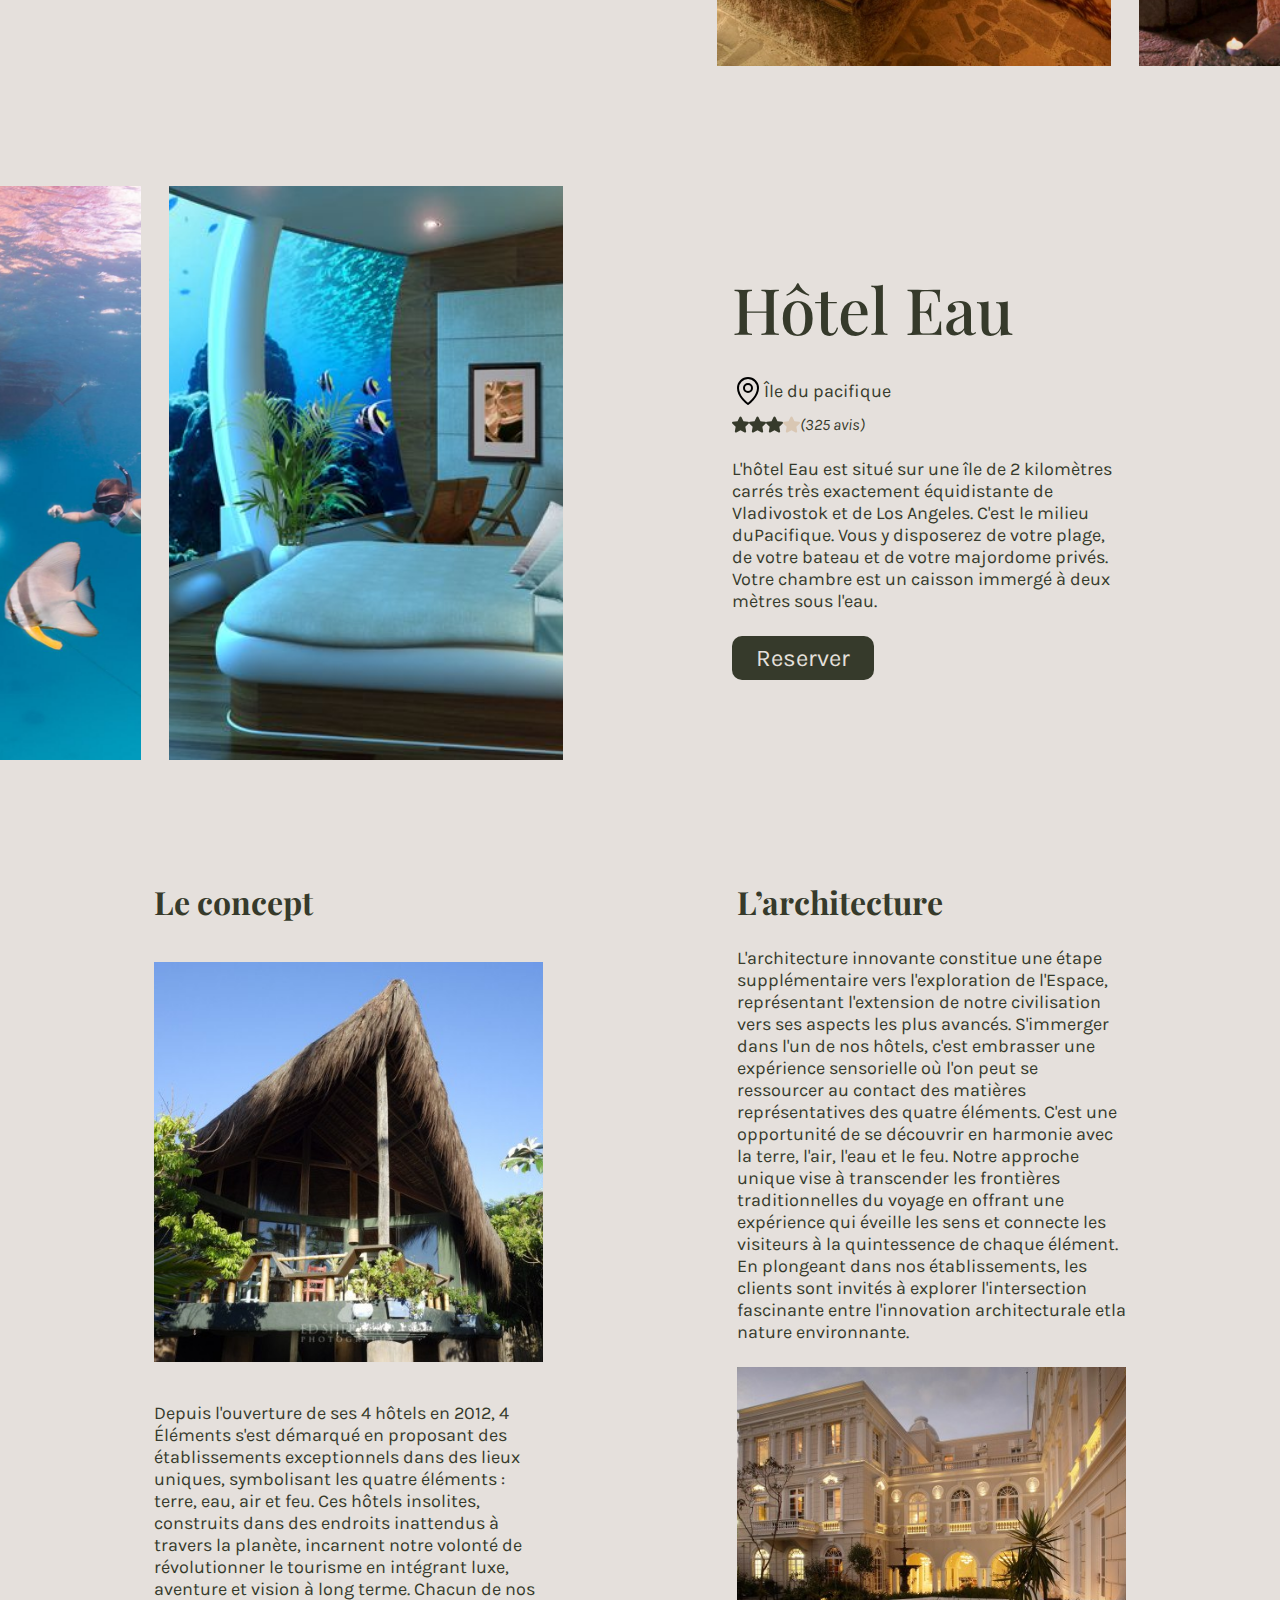
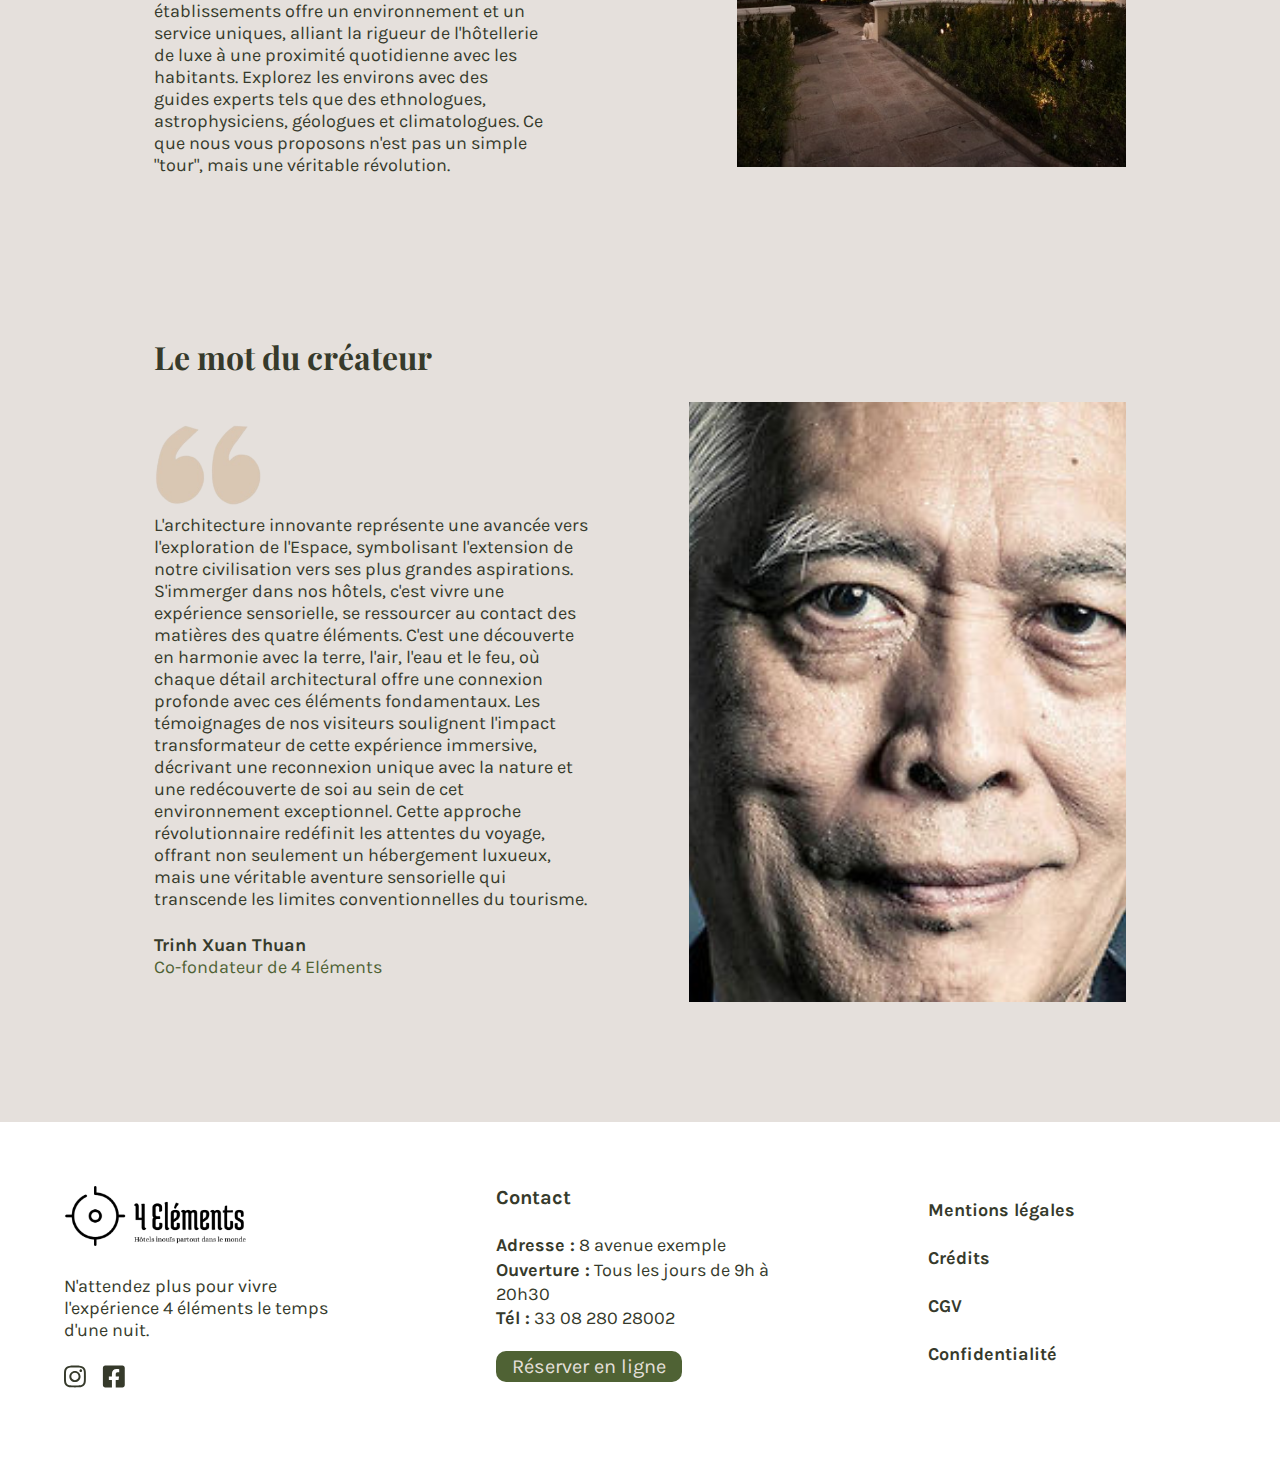
==== commit ca669ef7: "v" ====
--- a/index.html
+++ b/index.html
@@ -22,13 +22,13 @@
                 <!-- menu lateral -->
                 <nav class="menu-lateral">
                     <ul>
-                        <li><a href="Index.html" title="lien vers accueil hotels 4 éléments"><img class="logo" src="./assets/logo/logo-noir.png" alt="logo des hotels 4 elements"></a></li>
+                        <li><a href="index.html" title="lien vers accueil hotels 4 éléments"><img class="logo" src="./assets/logo/logo-noir.png" alt="logo des hotels 4 elements"></a></li>
                         <li><a class="a-menu animation" href="fire.html">Feu</a></li>
-                        <li><a class="a-menu" href="Index.html">Air</a></li>
-                        <li><a class="a-menu" href="Index.html">Terre</a></li>
-                        <li><a class="a-menu" href="Index.html">Eau</a></li>
-                        <li><a class="a-menu reserve" href="Index.html">Reserver</a></li>
-                        <li><a class="a-menu" href="Index.html">Se connecter</a></li>
+                        <li><a class="a-menu" href="index.html">Air</a></li>
+                        <li><a class="a-menu" href="index.html">Terre</a></li>
+                        <li><a class="a-menu" href="index.html">Eau</a></li>
+                        <li><a class="a-menu reserve" href="reservation.html">Reserver</a></li>
+                        <li><a class="a-menu" href="index.html">Se connecter</a></li>
                         <li><a class="a-menu" href="#contact" title="lien vers l'onglet contact">Contact</a></li>
                     </ul>
                 </nav>
@@ -36,14 +36,14 @@
         <!-- div gauche -->
         <div class="header-gauche flex align-center menu-grd-ecran">
             <!-- logo -->
-           <a href="Index.html" title="lien vers accueil hotels 4 éléments"><img class="logo anim-logo" src="./assets/logo/logo-noir.png" alt="logo des hotels 4 elements"></a>
+           <a href="index.html" title="lien vers accueil hotels 4 éléments"><img class="logo anim-logo" src="./assets/logo/logo-noir.png" alt="logo des hotels 4 elements"></a>
             <!-- menu hotel -->
             <nav>
                 <ul class="menu flex">
                     <li class="anim"><a class="a-menu" href="fire.html">Feu</a></li>
-                    <li class="anim"><a class="a-menu" href="Index.html">Air</a></li>
-                    <li class="anim"><a class="a-menu" href="Index.html">Terre</a></li>
-                    <li class="anim"><a class="a-menu" href="Index.html">Eau</a></li>
+                    <li class="anim"><a class="a-menu" href="index.html">Air</a></li>
+                    <li class="anim"><a class="a-menu" href="index.html">Terre</a></li>
+                    <li class="anim"><a class="a-menu" href="index.html">Eau</a></li>
                 </ul>
             </nav>
         </div>
@@ -65,7 +65,7 @@
             </nav>
             <!-- bouton header -->
             <div class="header-btn flex align-center menu-grd-ecran">
-                <button class="btn-small">Reserver</button>
+                <a href="reservation.html" class="btn btn-small">Reserver</a>
                 <button class="btn-nobg">Se connecter</button>
             </div>
         </div>
@@ -76,7 +76,7 @@
         <!-- Titre -->
         <h1><br>Voyagez au-delà des limites,<br>vivez l'harmonie des 4 éléments.</h1>
         <!-- formulaire -->
-        <form class="flex" method="get">
+        <form class="form-index flex" method="get">
             <h4>Rechercher une disponibilité</h4>
             <!-- choix hotel -->
             <div class="form-hotel">
@@ -120,7 +120,7 @@
                 <!-- descriptif hotel -->
                 <p>L'hôtel Feu ne se situe bien sûr pas sur un volcan, mais en Finlande. Feu de la terre volcanique crachant non loin de là ses geysers, feu des volcans à l'horizon et, bien entendu, feu des aurores boréales que vous pourrez admirer tous les soirs par le toit vitré de votre chambre.</p>
                 <!-- bouton réserver -->
-                <button class="btn-large" onclick="window.location.href=fire.html">Reserver</button>
+                <a href="fire.html"><button class="btn-large">Reserver</button></a>
             </div>
             <!-- image hotel -->
             <div class="container-image flex justify-between">
@@ -250,7 +250,7 @@
     <footer class="flex justify-between">
         <!-- footer gauche -->
         <div class="footer-gauche">
-            <a href="Index.html" title="lien vers accueil hotels 4 éléments"><img class="logo anim-logo" src="./assets/logo/logo-noir.png" alt="logo des hotels 4 elements"></a>
+            <a href="index.html" title="lien vers accueil hotels 4 éléments"><img class="logo anim-logo" src="./assets/logo/logo-noir.png" alt="logo des hotels 4 elements"></a>
             <p>N'attendez plus pour vivre l'expérience 4 éléments le temps d'une nuit.</p>
             <nav>
                 <ul class="flex align-center">
@@ -267,15 +267,15 @@
                 <p><span>Ouverture :</span> Tous les jours de 9h à 20h30</p>
                 <a href="tel:+330828028002"><span>Tél :</span> 33 08 280 28002</a>
             </address>
-            <button class="btn-small">Réserver en ligne</button>
+            <a href="reservation.html" class="btn btn-small">Réserver en ligne</a>
         </div>
         <!-- footer droite -->
         <nav class="cgv">
             <ul>
-                <li class="anim"><a href="Index.html"><span>Mentions légales</span></a></li>
-                <li class="anim"><a href="Index.html"><span>Crédits</span></a></li>
-                <li class="anim"><a href="Index.html"><span>CGV</span></a></li>
-                <li class="anim"><a href="Index.html"><span>Confidentialité</span></a></li>
+                <li class="anim"><a href="index.html"><span>Mentions légales</span></a></li>
+                <li class="anim"><a href="index.html"><span>Crédits</span></a></li>
+                <li class="anim"><a href="index.html"><span>CGV</span></a></li>
+                <li class="anim"><a href="index.html"><span>Confidentialité</span></a></li>
             </ul>
         </nav>
     </footer>
--- a/style.css
+++ b/style.css
@@ -74,6 +74,9 @@
 a{
     text-decoration: none;
 }
+.btn:link, .btn:valid, .btn:visited{
+    color: var(--background)
+}
 
 ul{
     list-style: none;
@@ -154,12 +157,12 @@
     cursor: pointer;
 }
 
-button{
+button, .btn{
     cursor: pointer;
     transition: 0.3s ease;
 }
 
-button:hover{
+button:hover, .btn:hover{
     transition: 0.3s;
     transform: scale(1.05);
     box-shadow: 2px 2px 2px var(--tertiary);
@@ -241,7 +244,7 @@
     padding-right: 3%;
 }
 
-form{
+.form-index{
     padding: 16px 16px;
     background-color: var(--tertiary);
     border-radius: 20px;
@@ -252,7 +255,7 @@
     top: 30vh;
 }
 
-form h4{
+.form-index h4{
     width: 100%;
 }
 
@@ -271,12 +274,12 @@
     margin-top: 16px;
 }
 
-form label, form input, form select{
+.form-index label, .form-index input, .form-index select{
     width: 100%;
     margin-top: 8px;
 }
 
-form input, form select{
+.form-index input, .form-index select{
     background-color: var(--input);
     border: none;
     border-radius: 10px;
@@ -750,6 +753,131 @@
     opacity: 0;
   }
   
+
+/* page réservation */
+.body-reservation{
+    background-color: white;
+}
+.main-reservation{
+    position: relative;
+    padding-top: 16px;
+}
+.form-reservation{
+    width: 50%;
+    max-width: 750px;
+    min-width: 300px;
+    margin: 0 auto;
+    background-color: var(--input);
+    padding: 16px;
+    border-radius: 20px;
+}
+.form-reservation input, .form-reservation select{
+    border: solid 1px var(--tertiary);
+    border-radius: 8px;
+    padding-left: 16px;
+}
+.form-reservation input[type='checkbox']{
+    border: none;
+}
+.form-reservation span{
+    color: red;
+    font-weight: bold;
+}
+.info-repas{
+    font-size: 16px;
+}
+.block{
+    display: block;
+}
+
+.mr40{
+    margin-right: 40px;
+}
+.mt16{
+    margin-top: 16px;
+}
+.mt8{
+    margin-top: 8px;
+}
+.mb8{
+    margin-bottom: 8px;
+}
+.w300{
+    width: 300px;
+}
+.w100{
+    width: 100px;
+}
+.w200{
+    width: 200px;
+}
+.w400{
+    width: 400px;
+}
+.w500{
+    width: 500px;
+}
+.justifty-center{
+    justify-content: center;
+}
+.text-center{
+    text-align: center;
+}
+.w640{
+    width: 640px;
+}
+.w60{
+    width: 60px;
+}
+.w250{
+    width: 250px;
+}
+.mr140{
+    margin-right: 140px;
+}
+.mb32{
+    margin-bottom: 32px;
+}
+
+.none{
+    display: none;
+}
+.recap-resa{
+    width: 100%;
+    /*height: calc(100vh - 80px);*/
+    margin: 0 auto;
+    position: absolute;
+    top: 0;
+    padding: 16px;
+}
+.valid-form{
+    background-color: var(--secondary);
+    padding: 8px 16px;
+    border-radius: 10px;
+    color: white;
+}
+.recap-resa>div{
+    width: 1000px;
+    background-color: #e5e0dcef;
+    border-radius: 25px;
+    margin: 0 auto;
+    padding: 32px;
+}
+.container-btn-resa{
+    width: 100%;
+}
+input[type='submit']{
+    cursor: pointer;
+}
+
+.champ-error{
+    border: solid 1px red;
+}
+.p-error{
+    color: red;
+    font-size: 12px;
+}
+
   @media screen and (max-width: 1024px) {
     header, .hero{
         background: #363a2b77;
@@ -862,17 +990,19 @@
   
 
 @media screen and (max-width: 575px){
-     form{
-        width: 270px;
-        justify-content: center;
+    .form-index{
+        width: 300px;
         top: 25vh;
-    }
-
-    form h4{
-        text-align: center;
-        margin-bottom: 16px;
-    }
-
+        flex-direction: column;
+        align-items: center;
+    }
+    .form-index select, .form-index input {
+        font-size: 18px;
+        height: 40px;
+    }
+    .form-index h4 { font-size: 20px; margin-bottom: 8px;}
+    .form-index div {text-align: center;}
+  
     .services ul li{
         width: 100%;
     }
@@ -880,4 +1010,13 @@
     .container-image{
         height: 40vh;
     }
-}
+
+    .form-reservation, .recap-resa{
+        width: 300px;
+    }
+    .small100 {width: 100%;}
+    .small80 {width: 80%;}
+    .small-mr0{margin-right: 0;}
+    .small-column { flex-direction: column;}
+    .form-reservation p, .form-reservation label{ font-size: 14px;}
+}
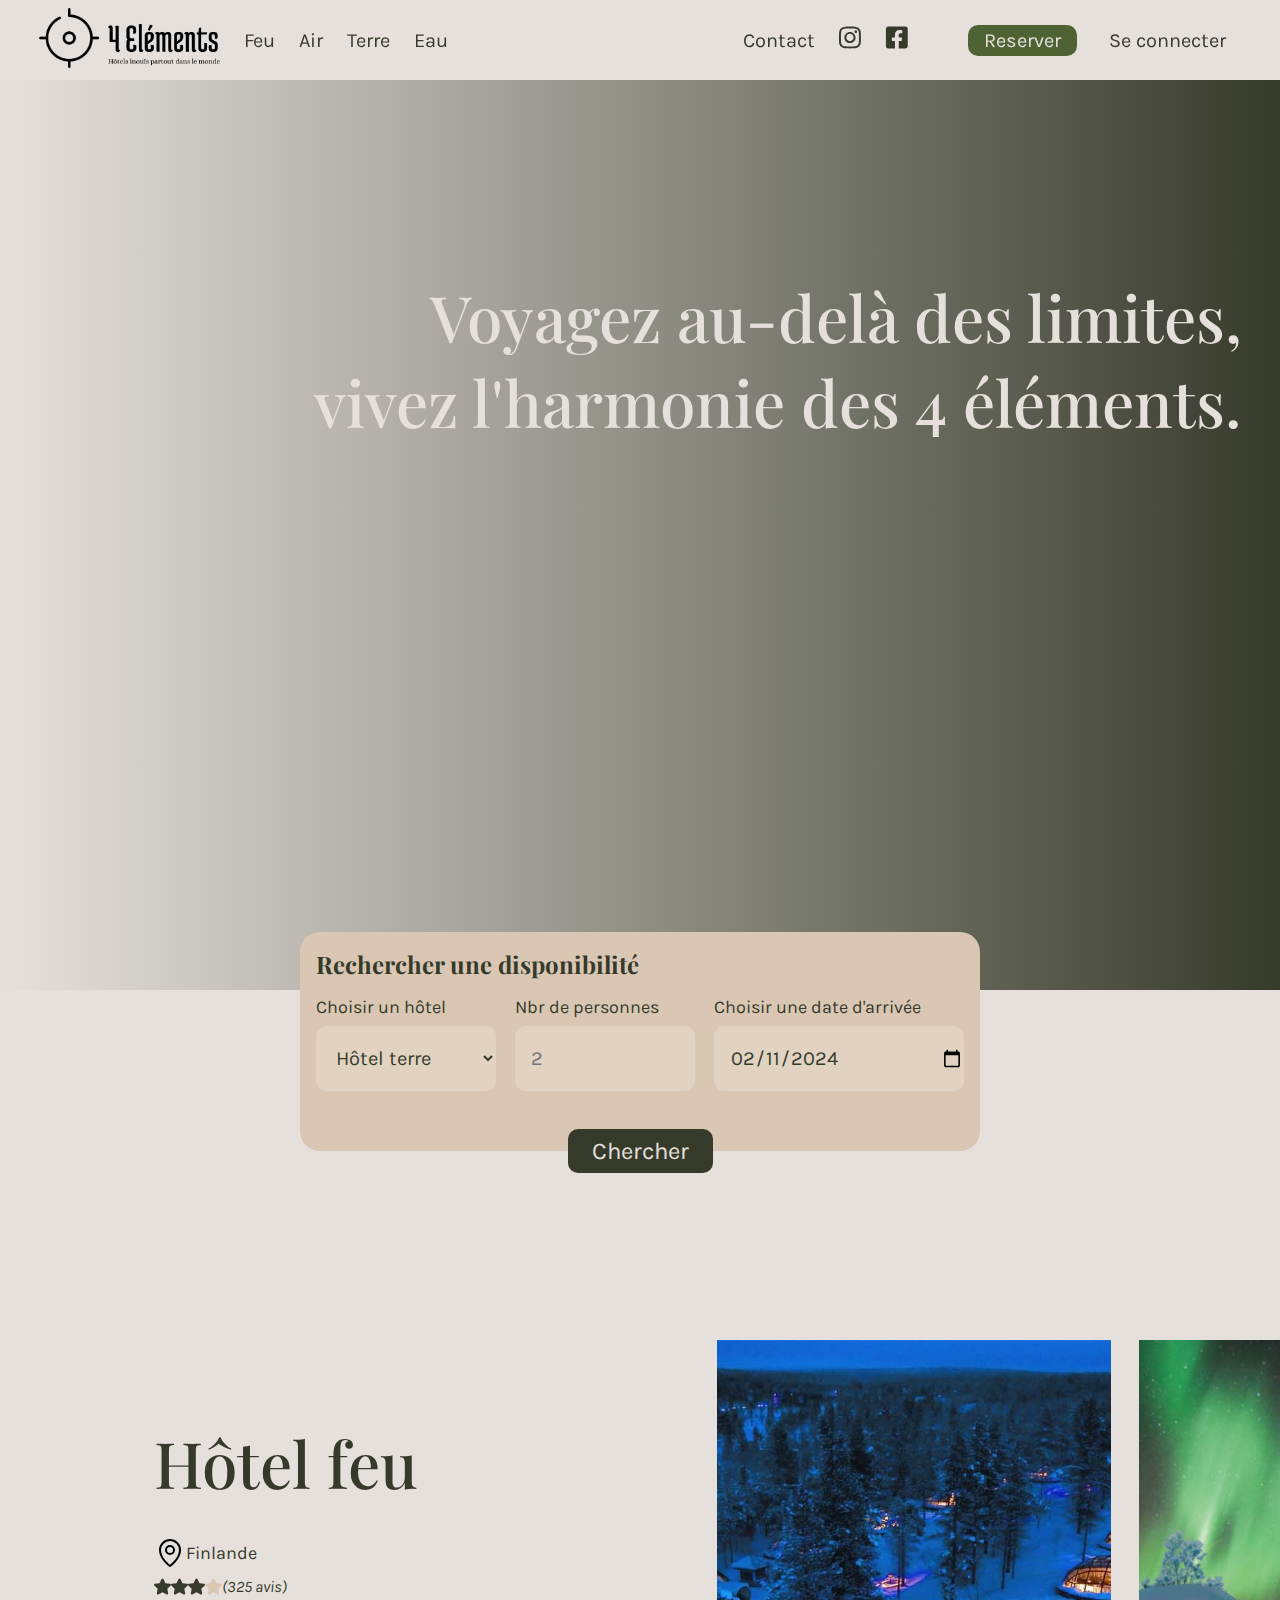
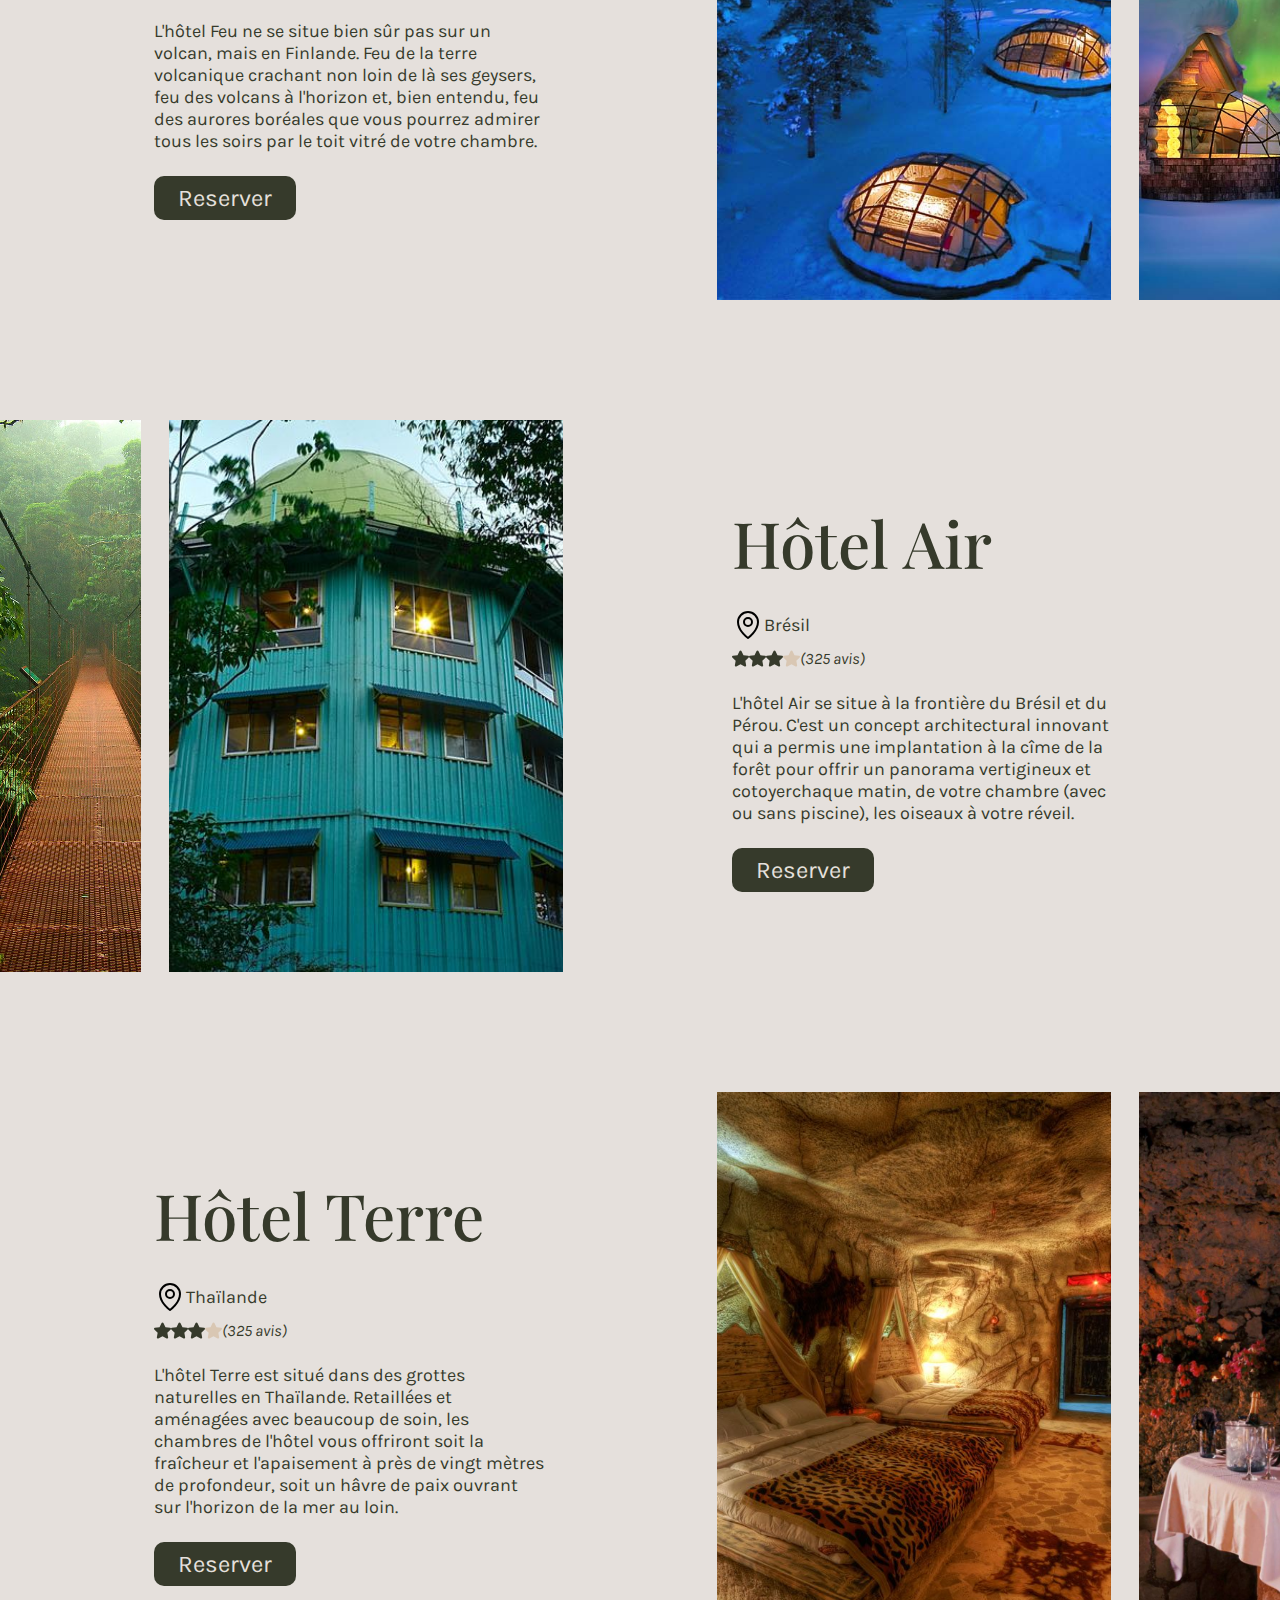
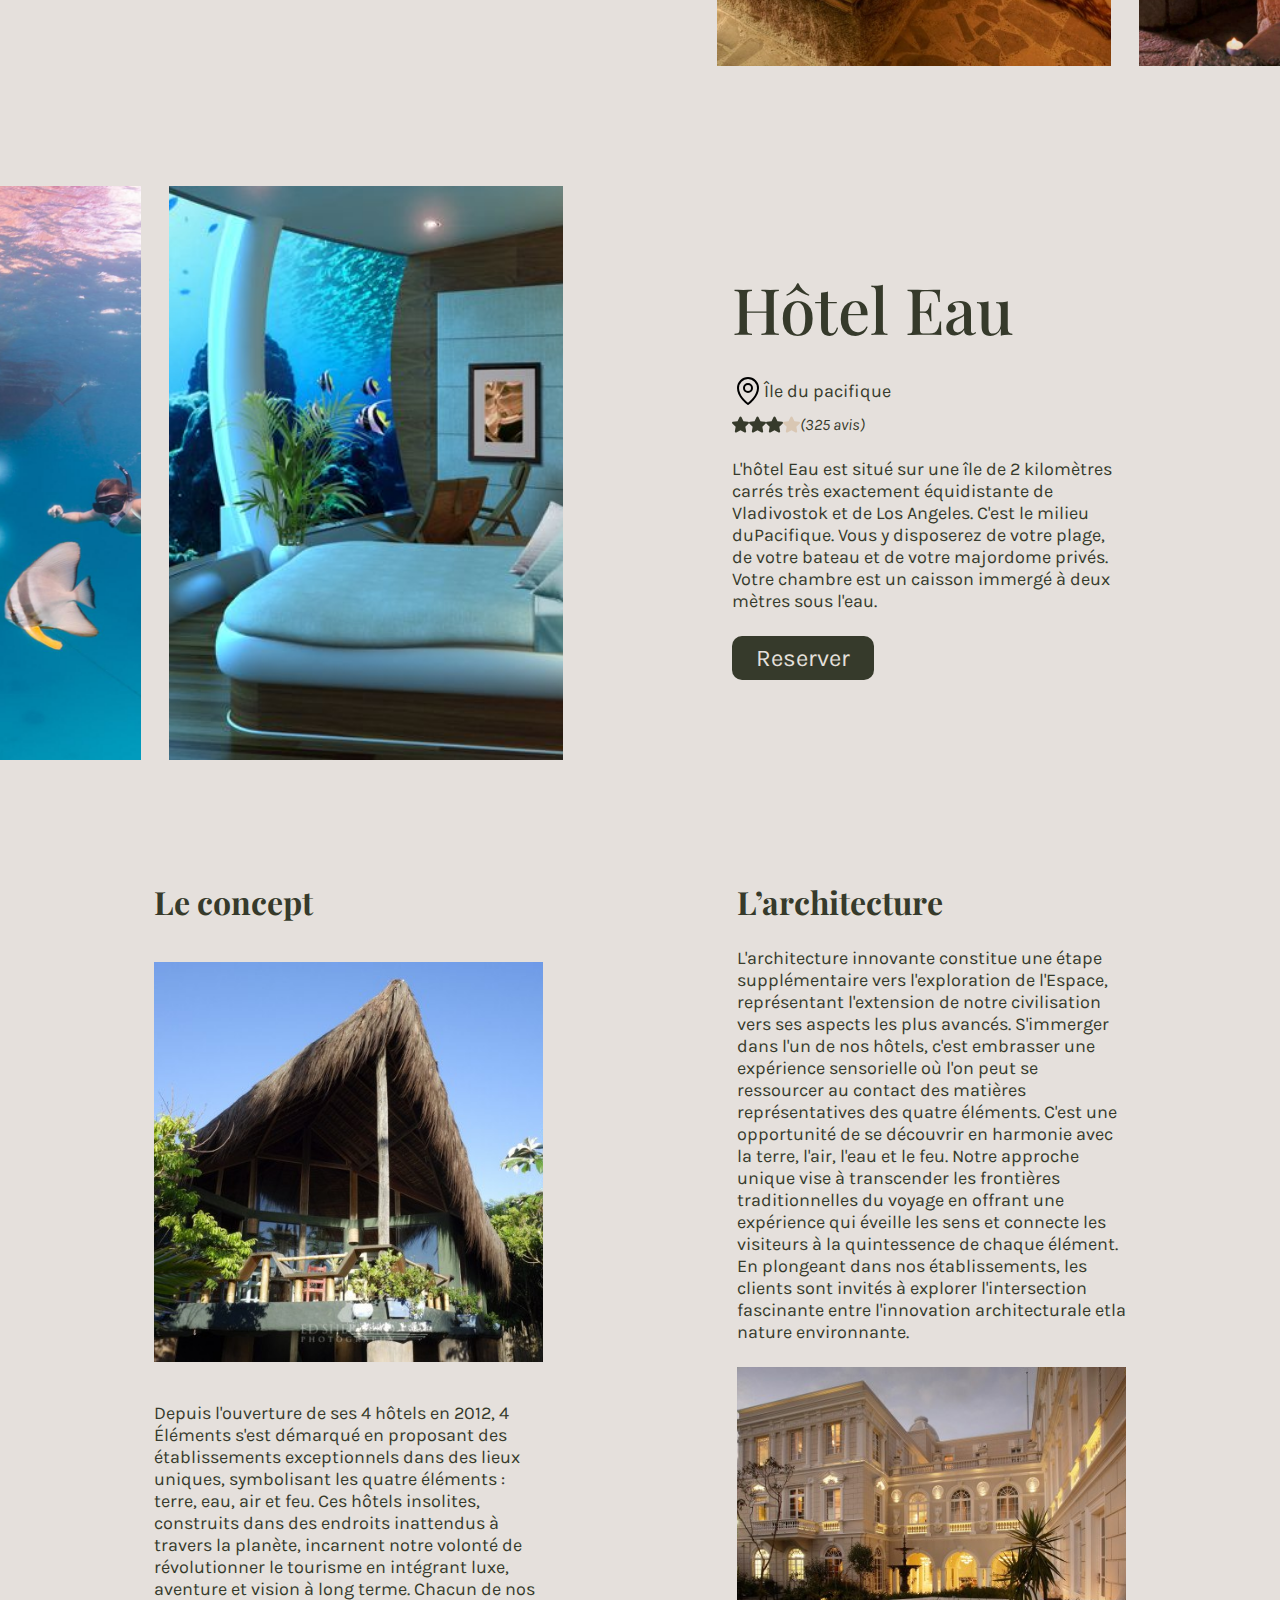
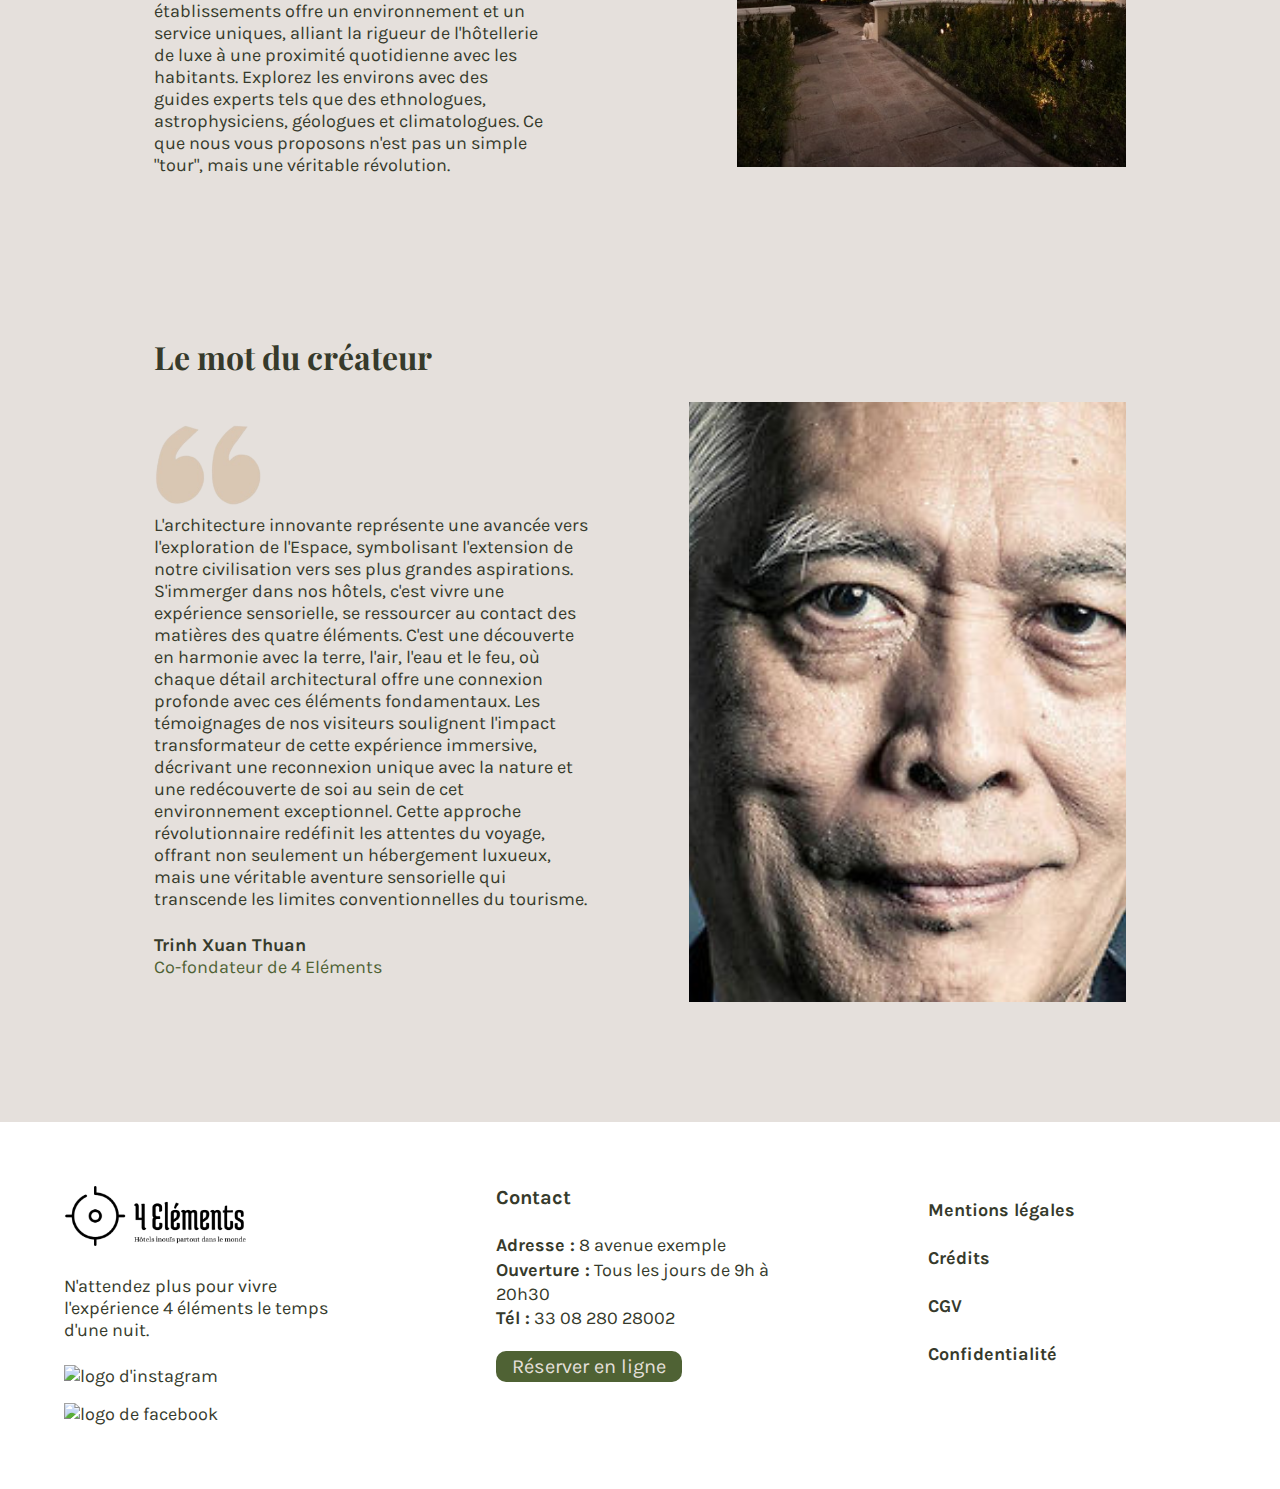
==== commit 4e9461dc: "v-finalise" ====
--- a/index.html
+++ b/index.html
@@ -22,7 +22,7 @@
                 <!-- menu lateral -->
                 <nav class="menu-lateral">
                     <ul>
-                        <li><a href="index.html" title="lien vers accueil hotels 4 éléments"><img class="logo" src="./assets/logo/logo-noir.png" alt="logo des hotels 4 elements"></a></li>
+                        <li><a href="index.html" title="lien vers accueil hotels 4 éléments"><img class="logo" src="assets/logo/logo-noir.png" alt="logo des hotels 4 elements"></a></li>
                         <li><a class="a-menu animation" href="fire.html">Feu</a></li>
                         <li><a class="a-menu" href="index.html">Air</a></li>
                         <li><a class="a-menu" href="index.html">Terre</a></li>
@@ -36,7 +36,7 @@
         <!-- div gauche -->
         <div class="header-gauche flex align-center menu-grd-ecran">
             <!-- logo -->
-           <a href="index.html" title="lien vers accueil hotels 4 éléments"><img class="logo anim-logo" src="./assets/logo/logo-noir.png" alt="logo des hotels 4 elements"></a>
+           <a href="index.html" title="lien vers accueil hotels 4 éléments"><img class="logo anim-logo" src="assets/logo/logo-noir.png" alt="logo des hotels 4 elements"></a>
             <!-- menu hotel -->
             <nav>
                 <ul class="menu flex">
@@ -72,7 +72,7 @@
     </header>
     <section class="hero flex align-center">
         <!-- video absolute -->
-        <video class="assombri" src="./assets/video/hero-home.mp4" autoplay loop muted></video>
+        <video class="assombri" src="assets/video/hero-home.mp4" autoplay loop muted></video>
         <!-- Titre -->
         <h1><br>Voyagez au-delà des limites,<br>vivez l'harmonie des 4 éléments.</h1>
         <!-- formulaire -->
@@ -114,8 +114,8 @@
                 <h2>Hôtel feu </h2>
                 <!-- localisation hotel -->
                 <div class="flex">
-                    <p class="flex align-center"><img src="./assets/icon/map-pin.svg" alt="picto localisation">Finlande</p>
-                    <p class="p-legend flex align-center"><img src="./assets/icon/star-full.svg" alt="picto étoile pleine"><img src="./assets/icon/star-full.svg" alt="picto étoile pleine"><img src="./assets/icon/star-full.svg" alt="picto étoile pleine"><img src="./assets/icon/star-empty.svg" alt="picto étoile vide"> (325 avis)</p>
+                    <p class="flex align-center"><img src="assets/icon/map-pin.svg" alt="picto localisation">Finlande</p>
+                    <p class="p-legend flex align-center"><img src="assets/icon/star-full.svg" alt="picto étoile pleine"><img src="assets/icon/star-full.svg" alt="picto étoile pleine"><img src="assets/icon/star-full.svg" alt="picto étoile pleine"><img src="assets/icon/star-empty.svg" alt="picto étoile vide"> (325 avis)</p>
                 </div>
                 <!-- descriptif hotel -->
                 <p>L'hôtel Feu ne se situe bien sûr pas sur un volcan, mais en Finlande. Feu de la terre volcanique crachant non loin de là ses geysers, feu des volcans à l'horizon et, bien entendu, feu des aurores boréales que vous pourrez admirer tous les soirs par le toit vitré de votre chambre.</p>
@@ -125,9 +125,9 @@
             <!-- image hotel -->
             <div class="container-image flex justify-between">
                 <!-- image grande -->
-                <div class="img-grd"><img class="img-animation" src="./assets/image/pres-feu-grand.jpg" alt="photo d'igloos au milieu d'une foret" title="Igloos au milieu de la foret"></div>
-                <!-- image petite -->
-                <div class="img-petit"><img class="img-animation" src="./assets/image/pres-feu-petit.jpg" alt="photo d'un chalet sous la neige avec aurore boréale" title="chalet, neige et aurore boréale"></div>
+                <div class="img-grd"><img class="img-animation" src="assets/image/pres-feu-grand.jpg" alt="photo d'igloos au milieu d'une foret" title="Igloos au milieu de la foret"></div>
+                <!-- image petite -->
+                <div class="img-petit"><img class="img-animation" src="assets/image/pres-feu-petit.jpg" alt="photo d'un chalet sous la neige avec aurore boréale" title="chalet, neige et aurore boréale"></div>
             </div>
         </section>
         <!-- section air -->
@@ -135,9 +135,9 @@
             <!-- image hotel -->
             <div class="container-image flex justify-between">
                 <!-- image petite -->
-                <div class="img-petit"><img class="img-animation" src="./assets/image/pres-air-petit.jpg" alt="photo d'un pont suspendu au milieu de la foret amazonienne" title="Pont suspendu dans la foret amazonienne"></div>
+                <div class="img-petit"><img class="img-animation" src="assets/image/pres-air-petit.jpg" alt="photo d'un pont suspendu au milieu de la foret amazonienne" title="Pont suspendu dans la foret amazonienne"></div>
                  <!-- image grande -->
-                 <div class="img-grd"><img class="img-animation" src="./assets/image/pres-air-grand.jpg" alt="photo d'une tour sous les arbres" title="la tour sous les arbres"></div>
+                 <div class="img-grd"><img class="img-animation" src="assets/image/pres-air-grand.jpg" alt="photo d'une tour sous les arbres" title="la tour sous les arbres"></div>
             </div>
             <!-- description -->
             <div class="container-descriptif">
@@ -145,8 +145,8 @@
                 <h2>Hôtel Air</h2>
                 <!-- localisation hotel -->
                 <div>
-                    <p class="flex align-center"><img src="./assets/icon/map-pin.svg" alt="picto localisation">Brésil</p>
-                    <p class="p-legend flex align-center"><img src="./assets/icon/star-full.svg" alt="picto étoile pleine"><img src="./assets/icon/star-full.svg" alt="picto étoile pleine"><img src="./assets/icon/star-full.svg" alt="picto étoile pleine"><img src="./assets/icon/star-empty.svg" alt="picto étoile vide"> (325 avis)</p>
+                    <p class="flex align-center"><img src="assets/icon/map-pin.svg" alt="picto localisation">Brésil</p>
+                    <p class="p-legend flex align-center"><img src="assets/icon/star-full.svg" alt="picto étoile pleine"><img src="assets/icon/star-full.svg" alt="picto étoile pleine"><img src="assets/icon/star-full.svg" alt="picto étoile pleine"><img src="assets/icon/star-empty.svg" alt="picto étoile vide"> (325 avis)</p>
                 </div>
                 <!-- descriptif hotel -->
                 <p>L'hôtel Air se situe à la frontière du Brésil et du Pérou.
@@ -163,8 +163,8 @@
                 <h2>Hôtel Terre</h2>
                 <!-- localisation hotel -->
                 <div>
-                    <p class="flex align-center"><img src="./assets/icon/map-pin.svg" alt="picto localisation">Thaïlande</p>
-                    <p class="p-legend flex align-center"><img src="./assets/icon/star-full.svg" alt="picto étoile pleine"><img src="./assets/icon/star-full.svg" alt="picto étoile pleine"><img src="./assets/icon/star-full.svg" alt="picto étoile pleine"><img src="./assets/icon/star-empty.svg" alt="picto étoile vide"> (325 avis)</p>
+                    <p class="flex align-center"><img src="assets/icon/map-pin.svg" alt="picto localisation">Thaïlande</p>
+                    <p class="p-legend flex align-center"><img src="assets/icon/star-full.svg" alt="picto étoile pleine"><img src="assets/icon/star-full.svg" alt="picto étoile pleine"><img src="assets/icon/star-full.svg" alt="picto étoile pleine"><img src="assets/icon/star-empty.svg" alt="picto étoile vide"> (325 avis)</p>
                 </div>
                 <!-- descriptif hotel -->
                 <p>L'hôtel Terre est situé dans des grottes naturelles en Thaïlande. Retaillées et aménagées avec beaucoup de soin, les chambres de l'hôtel vous offriront soit la fraîcheur et l'apaisement à près de vingt mètres de profondeur, soit un hâvre de paix ouvrant sur l'horizon de la mer au loin.</p>
@@ -174,9 +174,9 @@
             <!-- image hotel -->
             <div class="container-image flex justify-between">
                 <!-- image grande -->
-                <div class="img-grd"><img class="img-animation" src="./assets/image/pres-terre-grand.jpg" alt="photo d'une chambre dans une grotte" title="la chambre dans la grotte"></div>
-                <!-- image petite -->
-                <div class="img-petit"><img class="img-animation" src="./assets/image/pres-terre-petit.jpg" alt="photo d'une pièce de repas dans une grotte" title="petit déjeuner dans la grotte"></div>
+                <div class="img-grd"><img class="img-animation" src="assets/image/pres-terre-grand.jpg" alt="photo d'une chambre dans une grotte" title="la chambre dans la grotte"></div>
+                <!-- image petite -->
+                <div class="img-petit"><img class="img-animation" src="assets/image/pres-terre-petit.jpg" alt="photo d'une pièce de repas dans une grotte" title="petit déjeuner dans la grotte"></div>
             </div>
         </section>
         <!-- section eau -->
@@ -184,9 +184,9 @@
             <!-- image hotel -->
             <div class="container-image flex justify-between">
                 <!-- image petite -->
-                <div class="img-petit"><img class="img-animation" src="./assets/image/pres-eau-petit.jpg" alt="photo d'une personne nageant dans une eau limpide" title="nager avec les poissons"></div>
+                <div class="img-petit"><img class="img-animation" src="assets/image/pres-eau-petit.jpg" alt="photo d'une personne nageant dans une eau limpide" title="nager avec les poissons"></div>
                 <!-- image grande -->
-                <div class="img-grd"><img class="img-animation" src="./assets/image/pres-eau-grand.jpg" alt="photo d'une chambre sous-marine" title="la chambre sous-marine"></div>
+                <div class="img-grd"><img class="img-animation" src="assets/image/pres-eau-grand.jpg" alt="photo d'une chambre sous-marine" title="la chambre sous-marine"></div>
             </div>
             <!-- description -->
             <div class="container-descriptif">
@@ -194,8 +194,8 @@
                 <h2>Hôtel Eau</h2>
                 <!-- localisation hotel -->
                 <div>
-                    <p class="flex align-center"><img src="./assets/icon/map-pin.svg" alt="picto localisation">Île du pacifique</p>
-                    <p class="p-legend flex align-center"><img src="./assets/icon/star-full.svg" alt="picto étoile pleine"><img src="./assets/icon/star-full.svg" alt="picto étoile pleine"><img src="./assets/icon/star-full.svg" alt="picto étoile pleine"><img src="./assets/icon/star-empty.svg" alt="picto étoile vide"> (325 avis)</p>
+                    <p class="flex align-center"><img src="assets/icon/map-pin.svg" alt="picto localisation">Île du pacifique</p>
+                    <p class="p-legend flex align-center"><img src="assets/icon/star-full.svg" alt="picto étoile pleine"><img src="assets/icon/star-full.svg" alt="picto étoile pleine"><img src="assets/icon/star-full.svg" alt="picto étoile pleine"><img src="assets/icon/star-empty.svg" alt="picto étoile vide"> (325 avis)</p>
                 </div>
                 <!-- descriptif hotel -->
                 <p>L'hôtel Eau est situé sur une île de 2 kilomètres carrés très exactement équidistante de Vladivostok et de Los Angeles. C'est le milieu duPacifique. Vous y disposerez de votre plage, de votre bateau et de votre majordome privés. Votre chambre est un caisson immergé à deux mètres sous l'eau.</p>
@@ -210,7 +210,7 @@
                 <!-- titre -->
                 <h3>Le concept</h3>
                 <!-- img -->
-                <div class="img-concept"><img class="img-animation" src="./assets/image/concept.jpg" alt="photo d'un batiment intégré à la nature" title="l'habitation adapté à son environnement"></div>
+                <div class="img-concept"><img class="img-animation" src="assets/image/concept.jpg" alt="photo d'un batiment intégré à la nature" title="l'habitation adapté à son environnement"></div>
                 <!-- descriptif -->
                 <p>Depuis l'ouverture de ses 4 hôtels en 2012, 4 Éléments s'est démarqué en proposant des établissements exceptionnels dans des lieux uniques, symbolisant les quatre éléments : terre, eau, air et feu. Ces hôtels insolites, construits dans des endroits inattendus à travers la planète, incarnent notre volonté de révolutionner le tourisme en intégrant luxe, aventure et vision à long terme. Chacun de nos établissements offre un environnement et un service uniques, alliant la rigueur de l'hôtellerie de luxe à une proximité quotidienne avec les habitants. Explorez les environs avec des guides experts tels que des ethnologues, astrophysiciens, géologues et climatologues. Ce que nous vous proposons n'est pas un simple "tour", mais une véritable révolution.</p>
             </div>
@@ -223,7 +223,7 @@
                     <!-- descriptif -->
                     <p>L'architecture innovante constitue une étape supplémentaire vers l'exploration de l'Espace, représentant l'extension de notre civilisation vers ses aspects les plus avancés. S'immerger dans l'un de nos hôtels, c'est embrasser une expérience sensorielle où l'on peut se ressourcer au contact des matières représentatives des quatre éléments. C'est une opportunité de se découvrir en harmonie avec la terre, l'air, l'eau et le feu. Notre approche unique vise à transcender les frontières traditionnelles du voyage en offrant une expérience qui éveille les sens et connecte les visiteurs à la quintessence de chaque élément. En plongeant dans nos établissements, les clients sont invités à explorer l'intersection fascinante entre l'innovation architecturale etla nature environnante.</p>
                     <!-- img -->
-                    <div class="img-archi"><img class="img-animation" src="./assets/image/architecture.jpg" alt="photo d'un hotel distingué" title="hotel distingué"></div>
+                    <div class="img-archi"><img class="img-animation" src="assets/image/architecture.jpg" alt="photo d'un hotel distingué" title="hotel distingué"></div>
                 </div>
             </div>
         </section>
@@ -235,14 +235,14 @@
             <div class="createur-responsive flex justify-between">
                 <div class="mot-createur">
                     <!-- dessin en fond -->
-                    <img class="dessin" src="./assets/icon/guillemet.png" alt="image de gros guillement">
+                    <img class="dessin" src="assets/icon/guillemet.png" alt="image de gros guillement">
                     <!-- descriptif -->
                     <p>L'architecture innovante représente une avancée vers l'exploration de l'Espace, symbolisant l'extension de notre civilisation vers ses plus grandes aspirations. S'immerger dans nos hôtels, c'est vivre une expérience sensorielle, se ressourcer au contact des matières des quatre éléments. C'est une découverte en harmonie avec la terre, l'air, l'eau et le feu, où chaque détail architectural offre une connexion profonde avec ces éléments fondamentaux. Les témoignages de nos visiteurs soulignent l'impact transformateur de cette expérience immersive, décrivant une reconnexion unique avec la nature et une redécouverte de soi au sein de cet environnement exceptionnel. Cette approche révolutionnaire redéfinit les attentes du voyage, offrant non seulement un hébergement luxueux, mais une véritable aventure sensorielle qui transcende les limites conventionnelles du tourisme.</p>
                     <!-- fonction -->
                     <p><strong>Trinh Xuan Thuan</strong><br><span class="p-vert">Co-fondateur de 4 Eléments</span></p>
                 </div>
                 <!-- photo du créateur -->
-                <div class="portrait-createur"><img class="img-animation" src="./assets/image/createur.jpg" alt="photo du créateur de 4 Elements, Monsieur Trinh Xuan Thuan" title="Monsieur Trinh Xuan Thuan, fondateur de 4 Elements"></div>
+                <div class="portrait-createur"><img class="img-animation" src="assets/image/createur.jpg" alt="photo du créateur de 4 Elements, Monsieur Trinh Xuan Thuan" title="Monsieur Trinh Xuan Thuan, fondateur de 4 Elements"></div>
             </div>
         </section>
     </main>
@@ -250,12 +250,12 @@
     <footer class="flex justify-between">
         <!-- footer gauche -->
         <div class="footer-gauche">
-            <a href="index.html" title="lien vers accueil hotels 4 éléments"><img class="logo anim-logo" src="./assets/logo/logo-noir.png" alt="logo des hotels 4 elements"></a>
+            <a href="index.html" title="lien vers accueil hotels 4 éléments"><img class="logo anim-logo" src="assets/logo/logo-noir.png" alt="logo des hotels 4 elements"></a>
             <p>N'attendez plus pour vivre l'expérience 4 éléments le temps d'une nuit.</p>
             <nav>
                 <ul class="flex align-center">
-                    <li class="anim"><a target="_blank" href="google.com" title="lien vers la page instagram"><img src="/assets/icon/instagram.svg" alt="logo d'instagram"></a></li>
-                    <li class="anim"><a target="_blank" href="google.com" title="lien vers la page facebook"><img src="/assets/icon/facebook.svg" alt="logo de facebook"></a></li>
+                    <li class="anim"><a target="_blank" href="google.com" title="lien vers la page instagram"><img src=assets/icon/instagram.svg" alt="logo d'instagram"></a></li>
+                    <li class="anim"><a target="_blank" href="google.com" title="lien vers la page facebook"><img src=assets/icon/facebook.svg" alt="logo de facebook"></a></li>
                 </ul>
             </nav>
         </div>
--- a/style.css
+++ b/style.css
@@ -900,6 +900,11 @@
     h1, h2{
         font-size: 48px;
     }
+    h3 {font-size: 28px;}
+    h4 {font-size: 20px;}
+    h5 {font-size: 18px;}
+    p, a {font-size: 16px;} 
+
     
     section{
         margin-bottom: 60px;
@@ -986,6 +991,12 @@
     .infos ul li{
         width: 100%;
     }
+
+    .form-reservation {
+        width: 95%;
+    }
+    .recap-resa { width: 100%; padding: 8px; }
+    .recap-resa>div { width: 100%; padding: 16px;}
   }
   
 
@@ -1011,12 +1022,12 @@
         height: 40vh;
     }
 
-    .form-reservation, .recap-resa{
-        width: 300px;
-    }
+    
     .small100 {width: 100%;}
     .small80 {width: 80%;}
     .small-mr0{margin-right: 0;}
     .small-column { flex-direction: column;}
     .form-reservation p, .form-reservation label{ font-size: 14px;}
-}
+
+    .recap-resa button{ margin-right: 0;}
+}
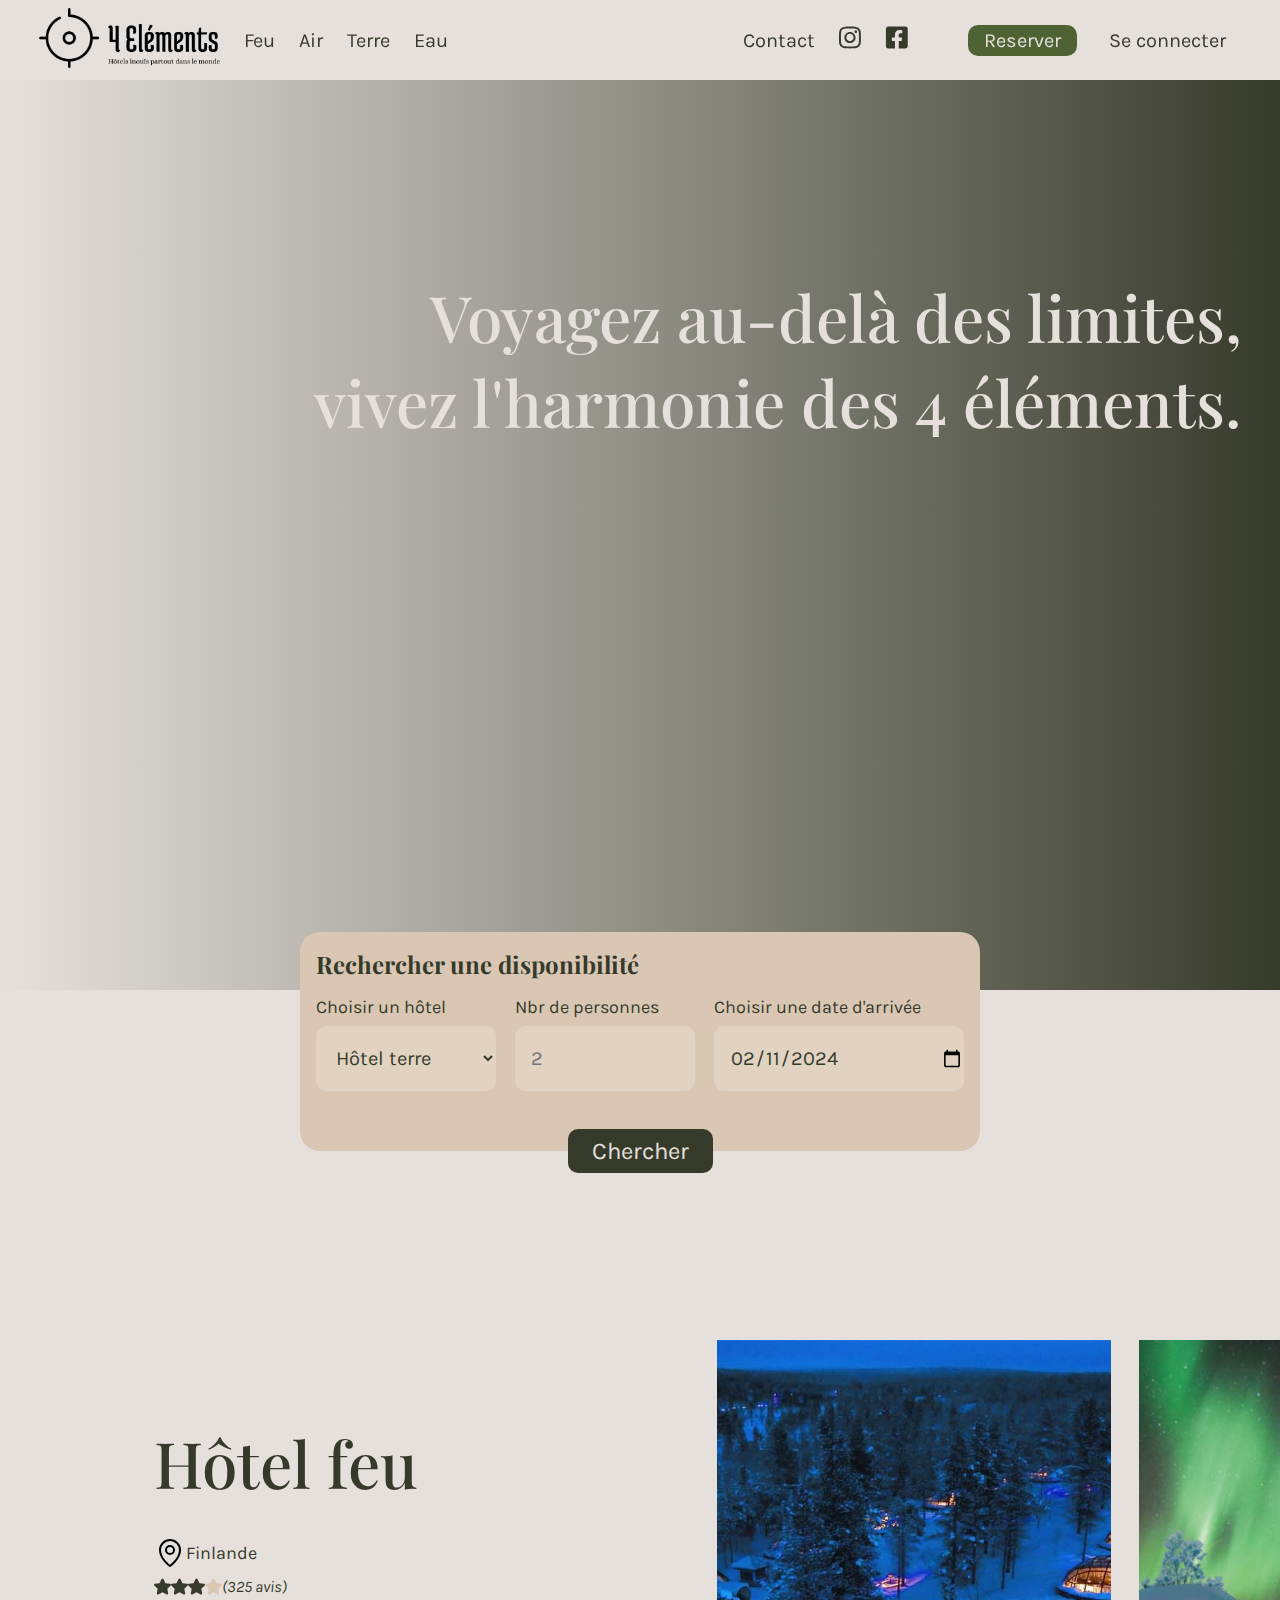
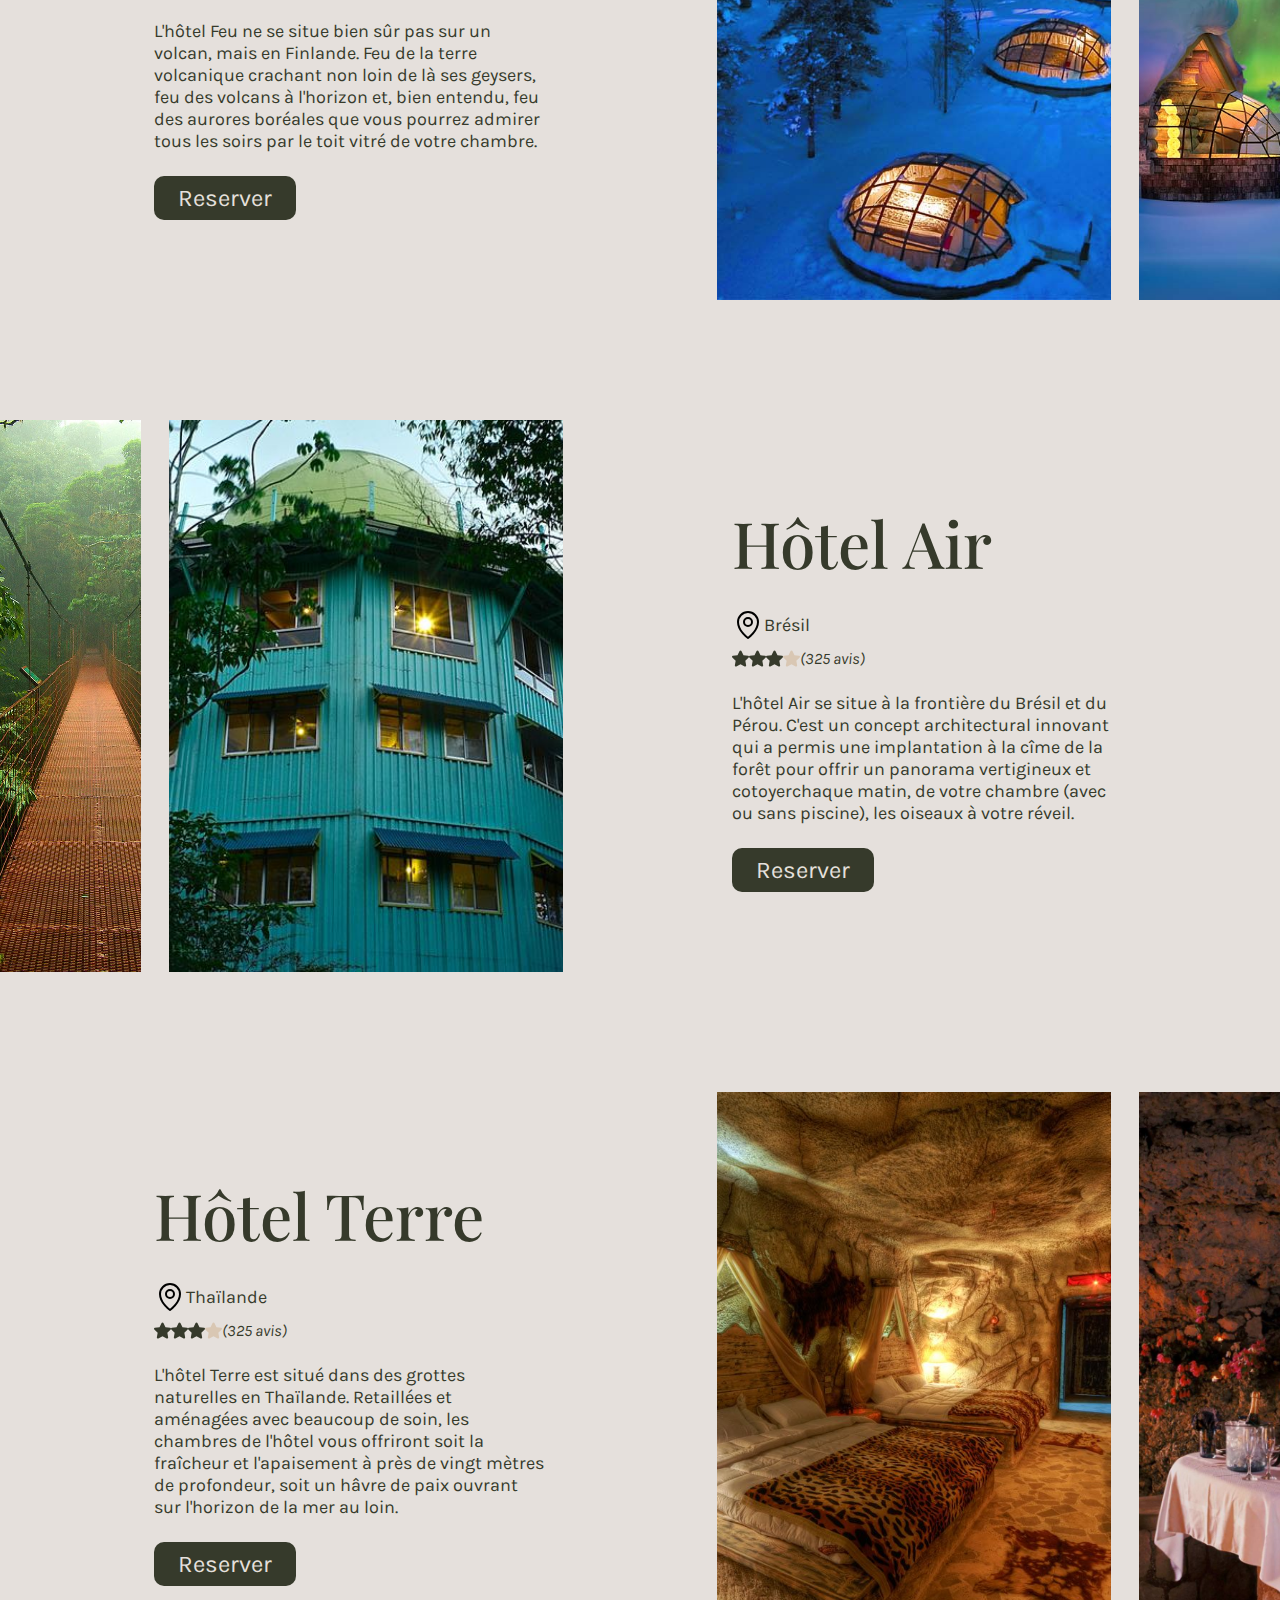
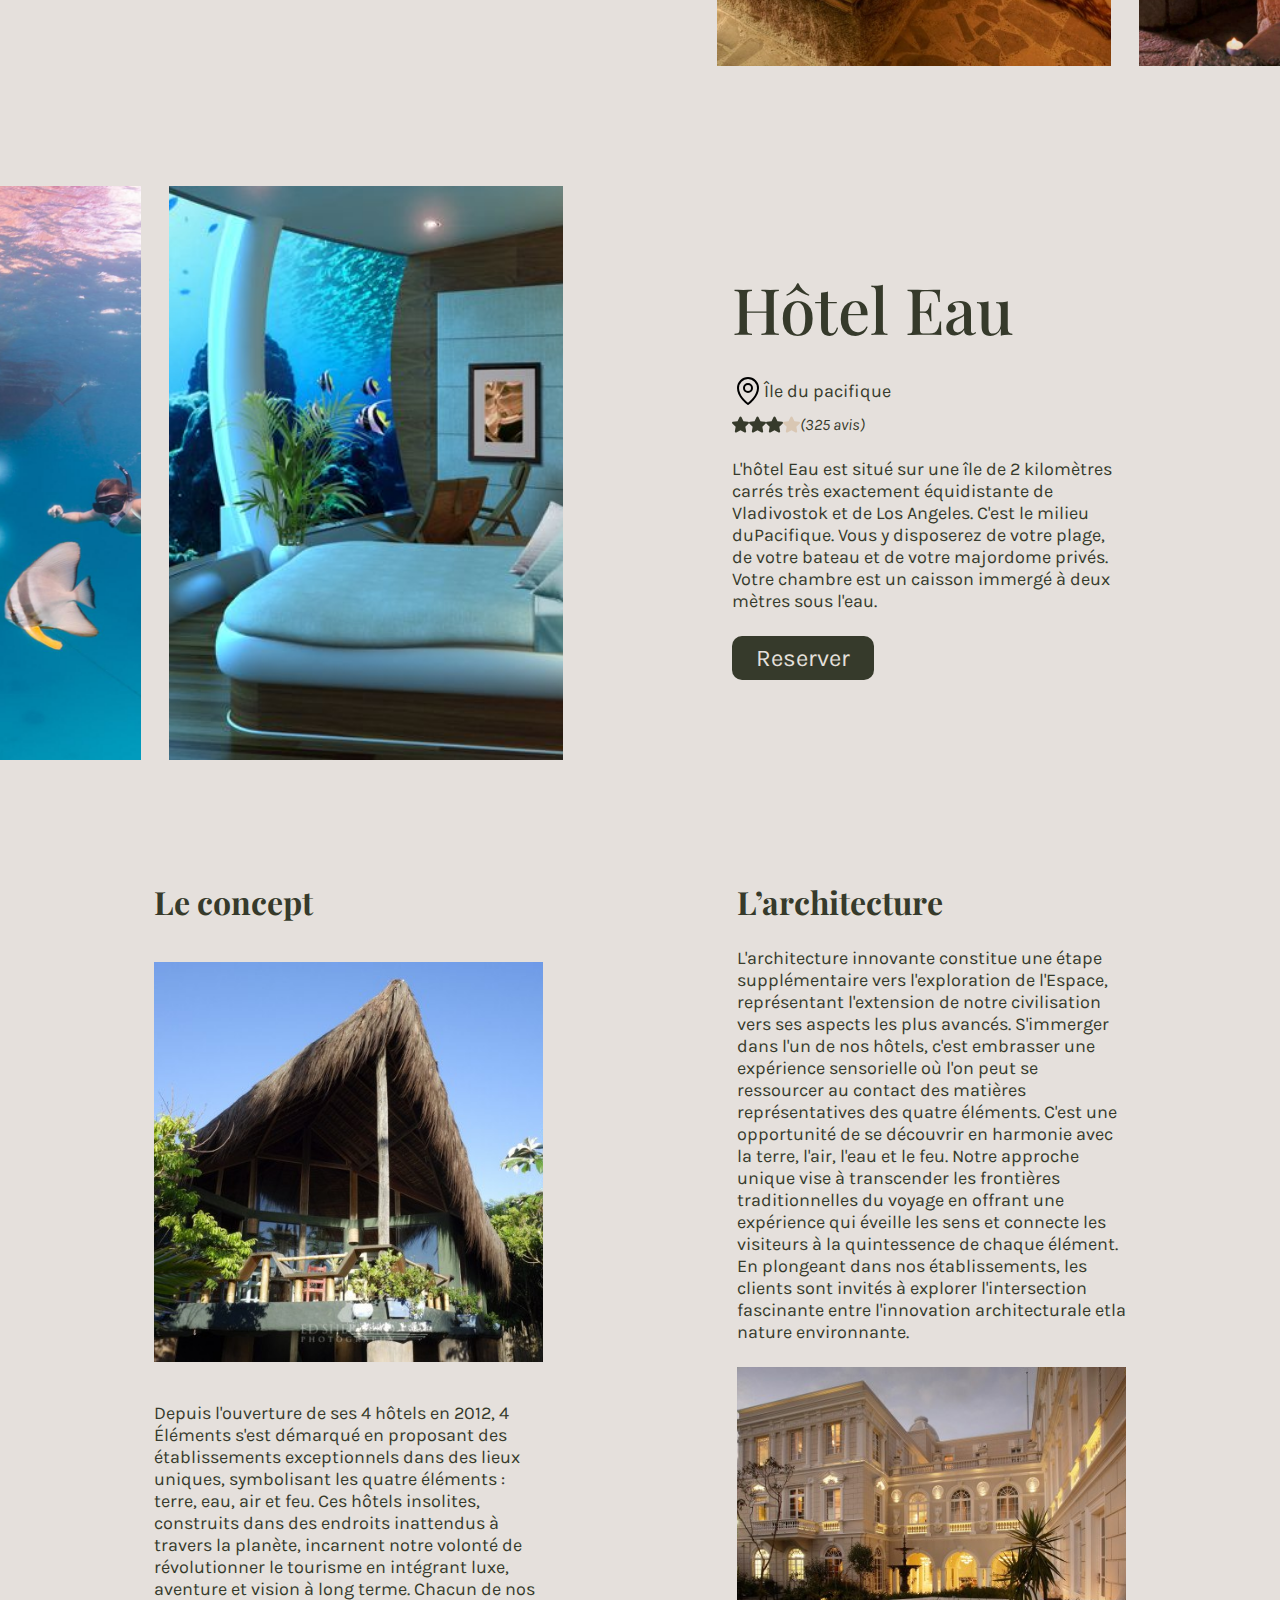
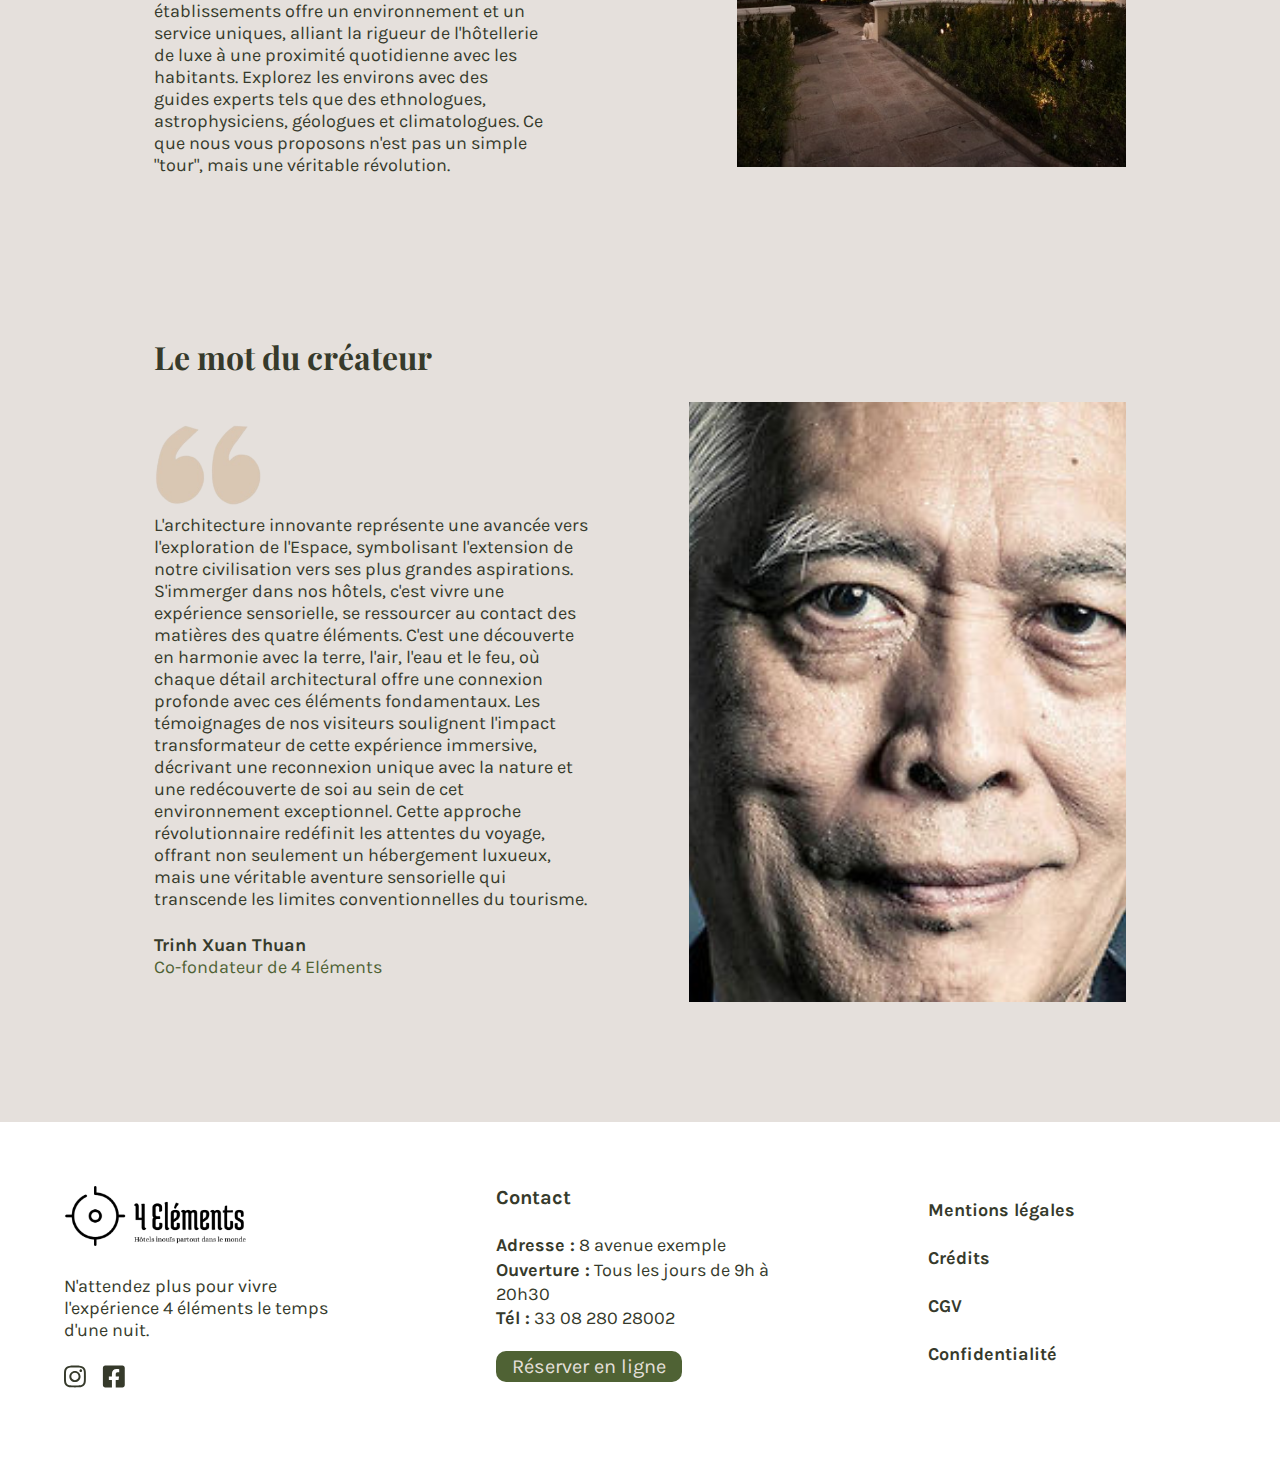
==== commit 7c02d814: "v" ====
--- a/index.html
+++ b/index.html
@@ -254,8 +254,8 @@
             <p>N'attendez plus pour vivre l'expérience 4 éléments le temps d'une nuit.</p>
             <nav>
                 <ul class="flex align-center">
-                    <li class="anim"><a target="_blank" href="google.com" title="lien vers la page instagram"><img src=assets/icon/instagram.svg" alt="logo d'instagram"></a></li>
-                    <li class="anim"><a target="_blank" href="google.com" title="lien vers la page facebook"><img src=assets/icon/facebook.svg" alt="logo de facebook"></a></li>
+                    <li class="anim"><a target="_blank" href="google.com" title="lien vers la page instagram"><img src="assets/icon/instagram.svg" alt="logo d'instagram"></a></li>
+                    <li class="anim"><a target="_blank" href="google.com" title="lien vers la page facebook"><img src="assets/icon/facebook.svg" alt="logo de facebook"></a></li>
                 </ul>
             </nav>
         </div>
